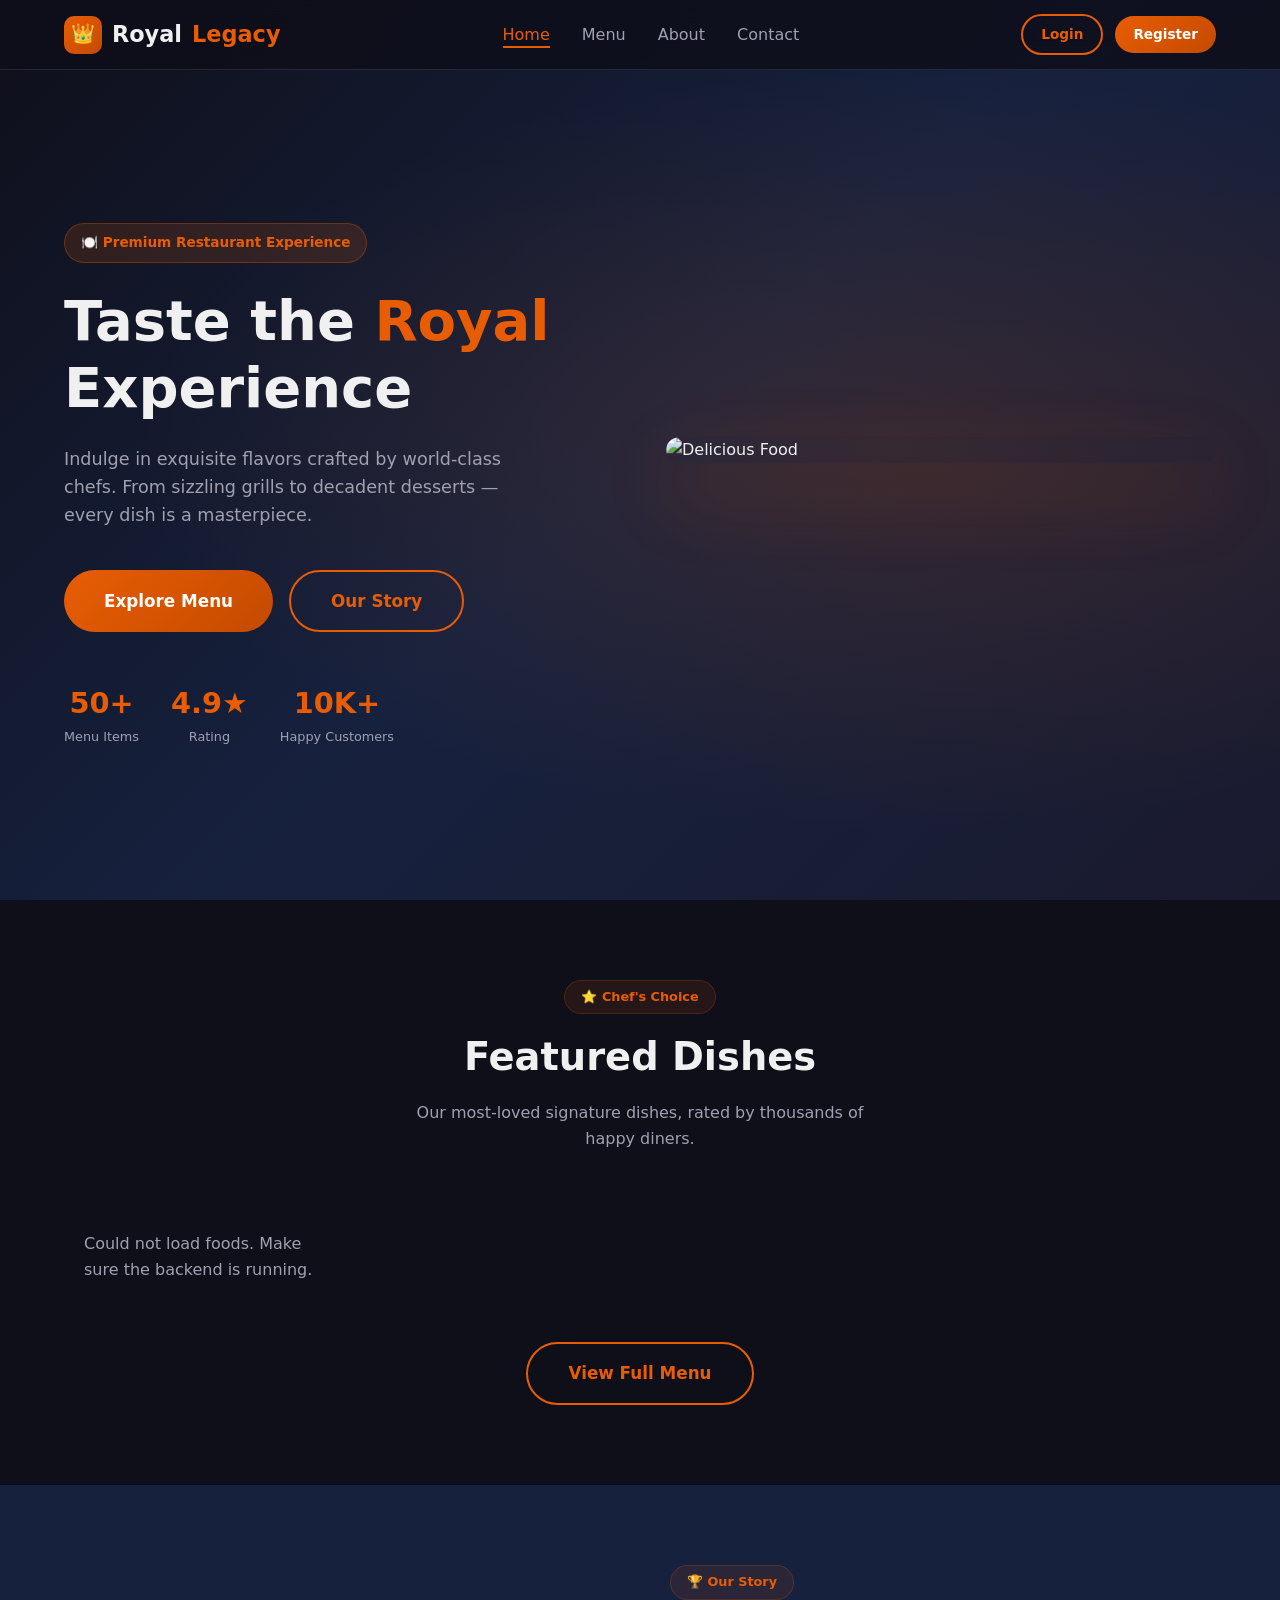
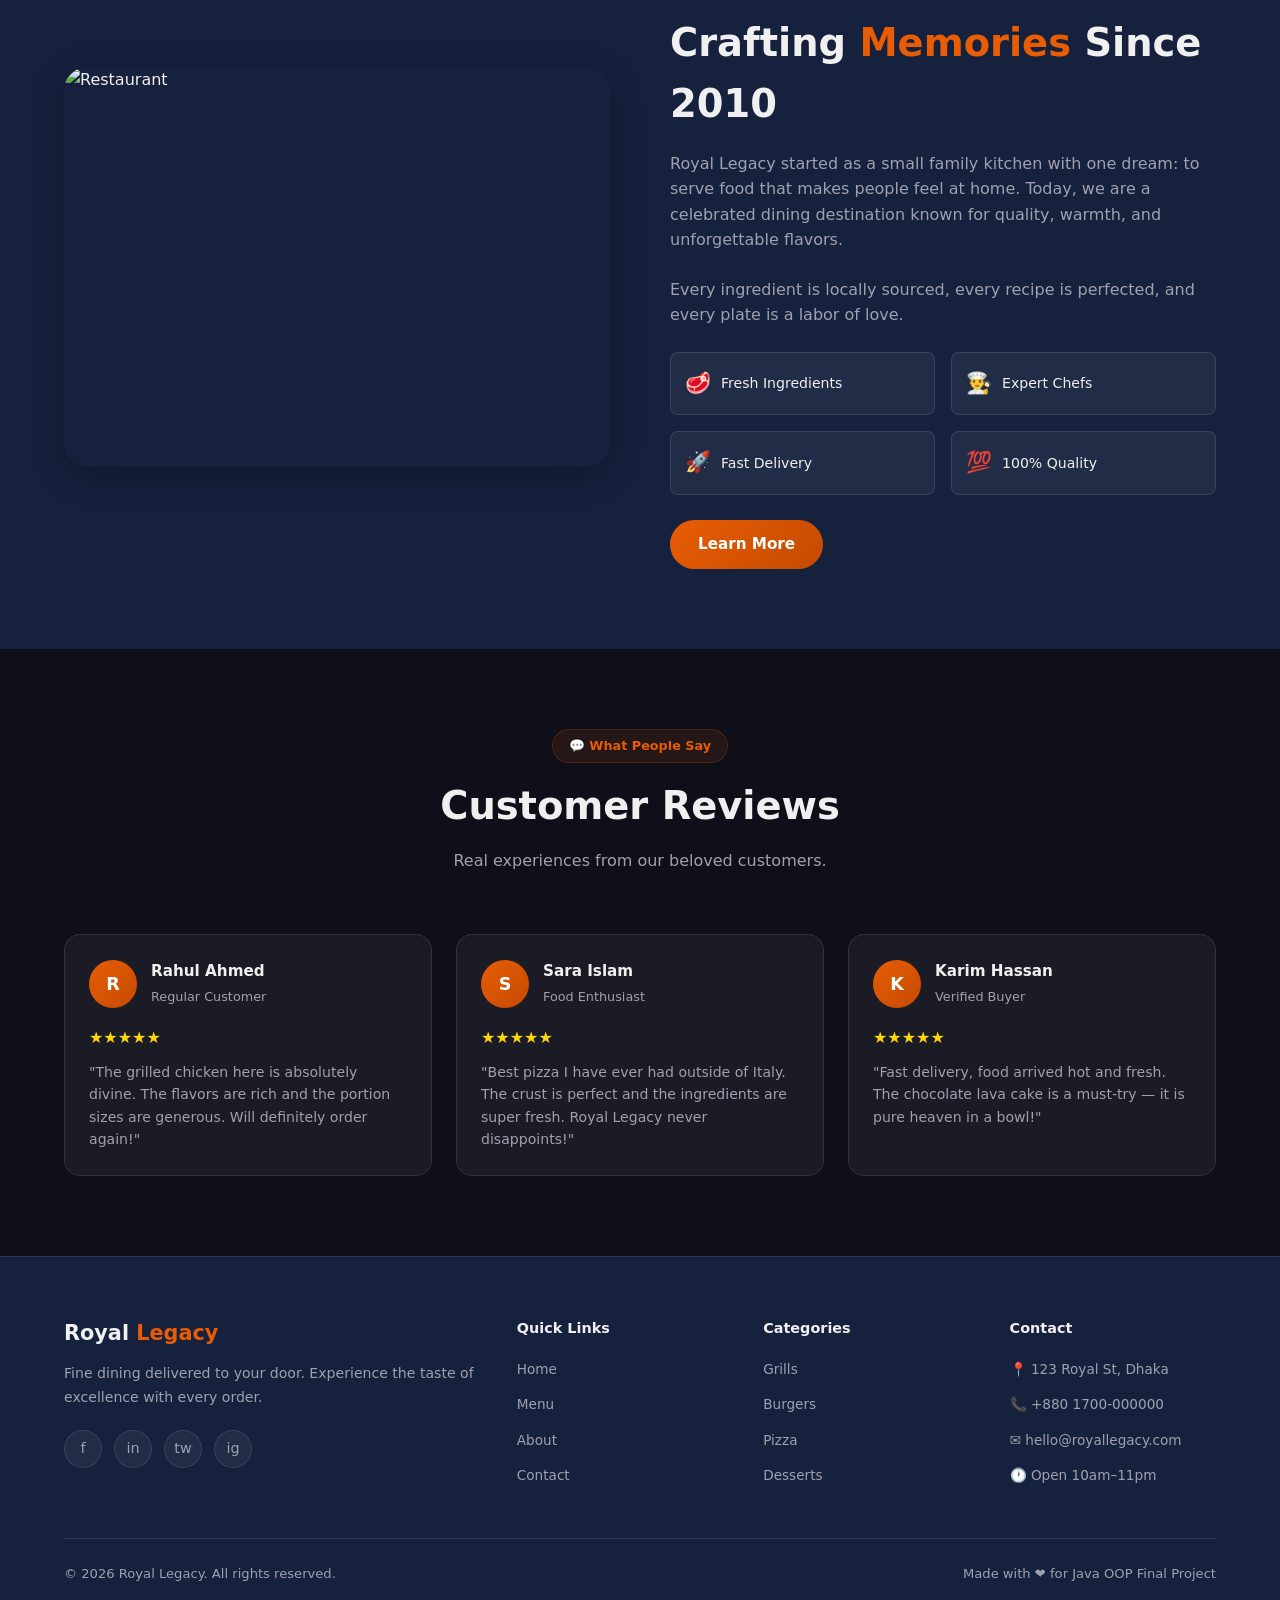
==== index.html @ 2a9399d0 "Update frontend" ====
<!DOCTYPE html>
<html lang="en">
<head>
<meta charset="UTF-8"><meta name="viewport" content="width=device-width,initial-scale=1.0">
<title>Royal Legacy — Fine Dining</title>
<link rel="stylesheet" href="css/style.css">
</head>
<body>
<!-- Page Loader -->
<div class="page-loader" id="page-loader">
  <div class="page-loader-logo">Royal <span>Legacy</span></div>
  <div class="spinner"></div>
</div>

<!-- Navbar -->
<nav class="navbar" id="navbar">
  <a href="index.html" class="nav-logo"><div class="nav-logo-icon">👑</div>Royal <span>Legacy</span></a>
  <ul class="nav-links" id="nav-links">
    <li><a href="index.html" class="active">Home</a></li>
    <li><a href="pages/menu.html">Menu</a></li>
    <li><a href="pages/about.html">About</a></li>
    <li><a href="pages/contact.html">Contact</a></li>
  </ul>
  <div class="nav-actions" id="nav-actions"></div>
  <div class="hamburger" id="hamburger"><span></span><span></span><span></span></div>
</nav>

<!-- Hero -->
<section class="hero">
  <div class="hero-bg"></div>
  <div class="hero-content">
    <div class="hero-badge">🍽️ Premium Restaurant Experience</div>
    <h1>Taste the <span>Royal</span> Experience</h1>
    <p>Indulge in exquisite flavors crafted by world-class chefs. From sizzling grills to decadent desserts — every dish is a masterpiece.</p>
    <div class="hero-actions">
      <a href="pages/menu.html" class="btn btn-primary btn-lg">Explore Menu</a>
      <a href="pages/about.html" class="btn btn-outline btn-lg">Our Story</a>
    </div>
    <div class="hero-stats">
      <div class="stat-item"><div class="stat-num">50+</div><div class="stat-label">Menu Items</div></div>
      <div class="stat-item"><div class="stat-num">4.9★</div><div class="stat-label">Rating</div></div>
      <div class="stat-item"><div class="stat-num">10K+</div><div class="stat-label">Happy Customers</div></div>
    </div>
  </div>
  <div class="hero-image">
    <img src="https://images.unsplash.com/photo-1546069901-ba9599a7e63c?w=700" alt="Delicious Food">
  </div>
</section>

<!-- Featured Foods -->
<section id="featured">
  <div class="section-header fade-in">
    <div class="section-badge">⭐ Chef's Choice</div>
    <h2>Featured Dishes</h2>
    <p>Our most-loved signature dishes, rated by thousands of happy diners.</p>
  </div>
  <div class="food-grid fade-in" id="featured-grid">
    <div class="loader"><div class="spinner"></div></div>
  </div>
  <div style="text-align:center;margin-top:40px" class="fade-in">
    <a href="pages/menu.html" class="btn btn-outline btn-lg">View Full Menu</a>
  </div>
</section>

<!-- About Preview -->
<section style="background:var(--bg2)">
  <div class="about-grid fade-in">
    <div class="about-img">
      <img src="https://images.unsplash.com/photo-1414235077428-338989a2e8c0?w=700" alt="Restaurant">
    </div>
    <div class="about-content">
      <div class="section-badge">🏆 Our Story</div>
      <h2>Crafting <span style="color:var(--primary)">Memories</span> Since 2010</h2>
      <p>Royal Legacy started as a small family kitchen with one dream: to serve food that makes people feel at home. Today, we are a celebrated dining destination known for quality, warmth, and unforgettable flavors.</p>
      <p>Every ingredient is locally sourced, every recipe is perfected, and every plate is a labor of love.</p>
      <div class="about-features">
        <div class="about-feature"><span class="feature-icon">🥩</span>Fresh Ingredients</div>
        <div class="about-feature"><span class="feature-icon">👨‍🍳</span>Expert Chefs</div>
        <div class="about-feature"><span class="feature-icon">🚀</span>Fast Delivery</div>
        <div class="about-feature"><span class="feature-icon">💯</span>100% Quality</div>
      </div>
      <br><a href="pages/about.html" class="btn btn-primary">Learn More</a>
    </div>
  </div>
</section>

<!-- Reviews -->
<section>
  <div class="section-header fade-in">
    <div class="section-badge">💬 What People Say</div>
    <h2>Customer Reviews</h2>
    <p>Real experiences from our beloved customers.</p>
  </div>
  <div class="reviews-grid fade-in">
    <div class="review-card">
      <div class="review-header"><div class="reviewer-avatar">R</div><div class="reviewer-info"><h4>Rahul Ahmed</h4><span>Regular Customer</span></div></div>
      <div class="review-stars">★★★★★</div>
      <p class="review-text">"The grilled chicken here is absolutely divine. The flavors are rich and the portion sizes are generous. Will definitely order again!"</p>
    </div>
    <div class="review-card">
      <div class="review-header"><div class="reviewer-avatar">S</div><div class="reviewer-info"><h4>Sara Islam</h4><span>Food Enthusiast</span></div></div>
      <div class="review-stars">★★★★★</div>
      <p class="review-text">"Best pizza I have ever had outside of Italy. The crust is perfect and the ingredients are super fresh. Royal Legacy never disappoints!"</p>
    </div>
    <div class="review-card">
      <div class="review-header"><div class="reviewer-avatar">K</div><div class="reviewer-info"><h4>Karim Hassan</h4><span>Verified Buyer</span></div></div>
      <div class="review-stars">★★★★★</div>
      <p class="review-text">"Fast delivery, food arrived hot and fresh. The chocolate lava cake is a must-try — it is pure heaven in a bowl!"</p>
    </div>
  </div>
</section>

<!-- Footer -->
<footer class="footer">
  <div class="footer-grid">
    <div class="footer-brand">
      <h3>Royal <span>Legacy</span></h3>
      <p>Fine dining delivered to your door. Experience the taste of excellence with every order.</p>
      <div class="social-links">
        <a class="social-link" href="#">f</a>
        <a class="social-link" href="#">in</a>
        <a class="social-link" href="#">tw</a>
        <a class="social-link" href="#">ig</a>
      </div>
    </div>
    <div class="footer-col"><h4>Quick Links</h4><ul>
      <li><a href="index.html">Home</a></li><li><a href="pages/menu.html">Menu</a></li>
      <li><a href="pages/about.html">About</a></li><li><a href="pages/contact.html">Contact</a></li>
    </ul></div>
    <div class="footer-col"><h4>Categories</h4><ul>
      <li><a href="pages/menu.html?cat=Grills">Grills</a></li><li><a href="pages/menu.html?cat=Burgers">Burgers</a></li>
      <li><a href="pages/menu.html?cat=Pizza">Pizza</a></li><li><a href="pages/menu.html?cat=Desserts">Desserts</a></li>
    </ul></div>
    <div class="footer-col"><h4>Contact</h4><ul>
      <li><a href="#">📍 123 Royal St, Dhaka</a></li><li><a href="#">📞 +880 1700-000000</a></li>
      <li><a href="#">✉️ hello@royallegacy.com</a></li><li><a href="#">🕐 Open 10am–11pm</a></li>
    </ul></div>
  </div>
  <div class="footer-bottom">
    <p>© 2026 Royal Legacy. All rights reserved.</p>
    <p>Made with ❤️ for Java OOP Final Project</p>
  </div>
</footer>

<button class="back-to-top" id="backToTop">↑</button>

<script src="js/config.js"></script>
<script src="js/cart.js"></script>
<script src="js/auth.js"></script>
<script src="js/api.js"></script>
<script>
// Init
document.addEventListener("DOMContentLoaded", async () => {
  updateNav();
  setupNavbar();
  setupHamburger();
  setupBackToTop();
  setupScrollAnimations();
  await loadFeatured();
  document.getElementById("page-loader").classList.add("hidden");
});

async function loadFeatured() {
  const grid = document.getElementById("featured-grid");
  try {
    const foods = await ApiService.get(API.FOODS + "/featured");
    grid.innerHTML = foods.map(foodCard).join("");
  } catch {
    grid.innerHTML = `<p style="color:var(--text-muted);padding:20px">Could not load foods. Make sure the backend is running.</p>`;
  }
}

function foodCard(f) {
  const stars = "★".repeat(Math.round(f.rating)) + "☆".repeat(5 - Math.round(f.rating));
  return `
  <div class="food-card" onclick="location.href='pages/food-detail.html?id=${f.id}'">
    <div class="food-card-img">
      <img src="${f.imageUrl}" alt="${f.name}" loading="lazy" onerror="this.src='https://images.unsplash.com/photo-1546069901-ba9599a7e63c?w=400'">
      <span class="food-category-tag">${f.category}</span>
    </div>
    <div class="food-card-body">
      <h3>${f.name}</h3>
      <p>${f.description}</p>
      <div class="food-meta">
        <span class="food-price">$${f.price.toFixed(2)}</span>
        <span class="food-rating"><span class="star">${stars}</span> ${f.rating}</span>
      </div>
      <div class="food-card-actions">
        <button class="btn btn-outline" onclick="event.stopPropagation();Cart.add({id:${f.id},name:'${f.name.replace(/'/g,"\\'")}',price:${f.price},imageUrl:'${f.imageUrl}'});updateCartCount()">+ Cart</button>
        <button class="btn btn-primary" onclick="event.stopPropagation();location.href='pages/food-detail.html?id=${f.id}'">Details</button>
      </div>
    </div>
  </div>`;
}

function setupNavbar() {
  const nav = document.getElementById("navbar");
  window.addEventListener("scroll", () => {
    nav.classList.toggle("scrolled", window.scrollY > 50);
    document.getElementById("backToTop").classList.toggle("visible", window.scrollY > 400);
  });
}

function setupHamburger() {
  document.getElementById("hamburger").addEventListener("click", () => {
    document.getElementById("nav-links").classList.toggle("open");
  });
}

function setupBackToTop() {
  document.getElementById("backToTop").addEventListener("click", () => window.scrollTo({top:0,behavior:"smooth"}));
}

function setupScrollAnimations() {
  const obs = new IntersectionObserver((entries) => {
    entries.forEach(e => { if(e.isIntersecting) e.target.classList.add("visible"); });
  }, {threshold: 0.1});
  document.querySelectorAll(".fade-in").forEach(el => obs.observe(el));
}
</script>
</body>
</html>
---- css/style.css ----
/* ========== RESET & BASE ========== */
*,*::before,*::after{box-sizing:border-box;margin:0;padding:0}
:root{
  --primary:#e85d04;--primary-dark:#c44a00;--primary-light:#ff7b35;
  --secondary:#1a1a2e;--accent:#ffd60a;
  --bg:#0f0f1a;--bg2:#16213e;--bg3:#1a1a2e;
  --card-bg:rgba(255,255,255,0.05);--card-border:rgba(255,255,255,0.1);
  --text:#f0f0f0;--text-muted:#a0a0b0;--text-dark:#1a1a2e;
  --success:#22c55e;--error:#ef4444;--warning:#f59e0b;
  --radius:16px;--radius-sm:8px;--radius-lg:24px;
  --shadow:0 8px 32px rgba(0,0,0,0.3);--shadow-sm:0 4px 16px rgba(0,0,0,0.2);
  --transition:0.3s ease;
}
html{scroll-behavior:smooth}
body{font-family:'Segoe UI',system-ui,sans-serif;background:var(--bg);color:var(--text);line-height:1.6;min-height:100vh}
img{max-width:100%;display:block}
a{text-decoration:none;color:inherit}
ul{list-style:none}
input,textarea,select,button{font-family:inherit}

/* ========== SCROLLBAR ========== */
::-webkit-scrollbar{width:6px}
::-webkit-scrollbar-track{background:var(--bg2)}
::-webkit-scrollbar-thumb{background:var(--primary);border-radius:3px}

/* ========== TYPOGRAPHY ========== */
h1{font-size:clamp(2rem,5vw,3.5rem);font-weight:800;line-height:1.2}
h2{font-size:clamp(1.5rem,3vw,2.5rem);font-weight:700}
h3{font-size:1.25rem;font-weight:600}
p{color:var(--text-muted)}

/* ========== BUTTONS ========== */
.btn{display:inline-flex;align-items:center;justify-content:center;gap:8px;padding:12px 28px;border-radius:50px;border:none;cursor:pointer;font-weight:600;font-size:0.95rem;transition:all var(--transition);white-space:nowrap}
.btn-primary{background:linear-gradient(135deg,var(--primary),var(--primary-dark));color:#fff}
.btn-primary:hover{transform:translateY(-2px);box-shadow:0 8px 25px rgba(232,93,4,0.4)}
.btn-outline{background:transparent;border:2px solid var(--primary);color:var(--primary)}
.btn-outline:hover{background:var(--primary);color:#fff;transform:translateY(-2px)}
.btn-sm{padding:8px 18px;font-size:0.85rem}
.btn-lg{padding:16px 40px;font-size:1.05rem}
.btn-danger{background:var(--error);color:#fff}
.btn-danger:hover{background:#dc2626;transform:translateY(-2px)}
.btn-success{background:var(--success);color:#fff}
.btn-success:hover{filter:brightness(1.1)}
.btn:disabled{opacity:0.6;cursor:not-allowed;transform:none!important}

/* ========== NAVBAR ========== */
.navbar{position:fixed;top:0;left:0;right:0;z-index:1000;padding:0 5%;height:70px;display:flex;align-items:center;justify-content:space-between;background:rgba(15,15,26,0.85);backdrop-filter:blur(20px);border-bottom:1px solid var(--card-border);transition:all var(--transition)}
.navbar.scrolled{background:rgba(15,15,26,0.98);box-shadow:0 4px 20px rgba(0,0,0,0.3)}
.nav-logo{display:flex;align-items:center;gap:10px;font-size:1.4rem;font-weight:800;color:var(--text)}
.nav-logo span{color:var(--primary)}
.nav-logo-icon{width:38px;height:38px;background:linear-gradient(135deg,var(--primary),var(--primary-dark));border-radius:10px;display:flex;align-items:center;justify-content:center;font-size:1.2rem}
.nav-links{display:flex;align-items:center;gap:2rem}
.nav-links a{color:var(--text-muted);font-weight:500;transition:color var(--transition);position:relative}
.nav-links a::after{content:'';position:absolute;bottom:-4px;left:0;width:0;height:2px;background:var(--primary);transition:width var(--transition)}
.nav-links a:hover,.nav-links a.active{color:var(--primary)}
.nav-links a:hover::after,.nav-links a.active::after{width:100%}
.nav-actions{display:flex;align-items:center;gap:12px}
.nav-greeting{color:var(--text-muted);font-size:0.9rem}
.btn-cart-icon{position:relative;color:var(--text);cursor:pointer;padding:8px;border-radius:50%;background:var(--card-bg);border:1px solid var(--card-border);display:flex;align-items:center;transition:all var(--transition)}
.btn-cart-icon:hover{background:var(--primary);color:#fff;border-color:var(--primary)}
.cart-badge{position:absolute;top:-6px;right:-6px;background:var(--primary);color:#fff;font-size:0.65rem;font-weight:700;width:18px;height:18px;border-radius:50%;display:flex;align-items:center;justify-content:center;border:2px solid var(--bg)}
.hamburger{display:none;flex-direction:column;gap:5px;cursor:pointer;padding:8px}
.hamburger span{width:24px;height:2px;background:var(--text);transition:all var(--transition);border-radius:2px}

/* ========== HERO ========== */
.hero{min-height:100vh;display:flex;align-items:center;position:relative;overflow:hidden;padding:0 5%;padding-top:70px}
.hero-bg{position:absolute;inset:0;background:linear-gradient(135deg,#0f0f1a 0%,#16213e 50%,#1a1a2e 100%);z-index:0}
.hero-bg::after{content:'';position:absolute;inset:0;background:radial-gradient(ellipse at 70% 50%,rgba(232,93,4,0.15) 0%,transparent 60%)}
.hero-content{position:relative;z-index:1;max-width:600px}
.hero-badge{display:inline-flex;align-items:center;gap:8px;background:rgba(232,93,4,0.15);border:1px solid rgba(232,93,4,0.3);color:var(--primary);padding:8px 16px;border-radius:50px;font-size:0.85rem;font-weight:600;margin-bottom:1.5rem;animation:fadeInDown 0.6s ease}
.hero h1{margin-bottom:1.5rem;animation:fadeInUp 0.7s ease 0.1s both}
.hero h1 span{color:var(--primary)}
.hero p{font-size:1.1rem;margin-bottom:2.5rem;max-width:480px;animation:fadeInUp 0.7s ease 0.2s both}
.hero-actions{display:flex;gap:16px;flex-wrap:wrap;animation:fadeInUp 0.7s ease 0.3s both}
.hero-stats{display:flex;gap:2rem;margin-top:3rem;animation:fadeInUp 0.7s ease 0.4s both}
.stat-item{text-align:center}
.stat-num{font-size:1.8rem;font-weight:800;color:var(--primary)}
.stat-label{font-size:0.8rem;color:var(--text-muted)}
.hero-image{position:absolute;right:5%;top:50%;transform:translateY(-50%);width:45%;max-width:550px;z-index:1;animation:floatImage 4s ease-in-out infinite}
.hero-image img{border-radius:var(--radius-lg);box-shadow:0 30px 80px rgba(232,93,4,0.2)}

/* ========== SECTIONS ========== */
section{padding:80px 5%}
.section-header{text-align:center;margin-bottom:60px}
.section-badge{display:inline-block;background:rgba(232,93,4,0.1);color:var(--primary);padding:6px 16px;border-radius:50px;font-size:0.8rem;font-weight:600;margin-bottom:12px;border:1px solid rgba(232,93,4,0.2)}
.section-header h2{margin-bottom:12px}
.section-header p{max-width:500px;margin:0 auto}

/* ========== FOOD CARDS ========== */
.food-grid{display:grid;grid-template-columns:repeat(auto-fill,minmax(260px,1fr));gap:24px}
.food-card{background:var(--card-bg);border:1px solid var(--card-border);border-radius:var(--radius);overflow:hidden;transition:all var(--transition);cursor:pointer;backdrop-filter:blur(10px)}
.food-card:hover{transform:translateY(-8px);border-color:var(--primary);box-shadow:0 20px 50px rgba(232,93,4,0.2)}
.food-card-img{position:relative;height:200px;overflow:hidden}
.food-card-img img{width:100%;height:100%;object-fit:cover;transition:transform 0.5s ease}
.food-card:hover .food-card-img img{transform:scale(1.1)}
.food-category-tag{position:absolute;top:12px;left:12px;background:rgba(15,15,26,0.8);backdrop-filter:blur(8px);color:var(--primary);padding:4px 12px;border-radius:50px;font-size:0.75rem;font-weight:600;border:1px solid rgba(232,93,4,0.3)}
.food-card-body{padding:18px}
.food-card-body h3{margin-bottom:6px;font-size:1rem;white-space:nowrap;overflow:hidden;text-overflow:ellipsis}
.food-card-body p{font-size:0.83rem;margin-bottom:14px;display:-webkit-box;-webkit-line-clamp:2;-webkit-box-orient:vertical;overflow:hidden}
.food-meta{display:flex;align-items:center;justify-content:space-between;margin-bottom:14px}
.food-price{font-size:1.2rem;font-weight:800;color:var(--primary)}
.food-rating{display:flex;align-items:center;gap:4px;font-size:0.83rem;color:var(--text-muted)}
.star{color:var(--accent)}
.food-card-actions{display:flex;gap:8px}
.food-card-actions .btn{flex:1;padding:10px;font-size:0.82rem}

/* ========== CATEGORIES ========== */
.categories{display:flex;gap:12px;flex-wrap:wrap;margin-bottom:36px;justify-content:center}
.cat-btn{padding:10px 22px;border-radius:50px;border:2px solid var(--card-border);background:var(--card-bg);color:var(--text-muted);cursor:pointer;font-size:0.88rem;font-weight:600;transition:all var(--transition)}
.cat-btn:hover,.cat-btn.active{background:var(--primary);border-color:var(--primary);color:#fff;transform:translateY(-2px)}

/* ========== SEARCH ========== */
.search-bar{display:flex;gap:12px;max-width:500px;margin:0 auto 40px;background:var(--card-bg);border:1px solid var(--card-border);border-radius:50px;padding:6px 6px 6px 20px;backdrop-filter:blur(10px)}
.search-bar input{flex:1;background:transparent;border:none;outline:none;color:var(--text);font-size:0.95rem}
.search-bar input::placeholder{color:var(--text-muted)}
.search-bar button{padding:10px 20px;border-radius:50px;background:var(--primary);border:none;color:#fff;cursor:pointer;font-weight:600;transition:all var(--transition)}
.search-bar button:hover{background:var(--primary-dark)}

/* ========== REVIEWS ========== */
.reviews-grid{display:grid;grid-template-columns:repeat(auto-fill,minmax(280px,1fr));gap:24px}
.review-card{background:var(--card-bg);border:1px solid var(--card-border);border-radius:var(--radius);padding:24px;backdrop-filter:blur(10px);transition:all var(--transition)}
.review-card:hover{transform:translateY(-4px);border-color:var(--primary)}
.review-header{display:flex;align-items:center;gap:14px;margin-bottom:16px}
.reviewer-avatar{width:48px;height:48px;border-radius:50%;background:linear-gradient(135deg,var(--primary),var(--primary-dark));display:flex;align-items:center;justify-content:center;font-weight:700;font-size:1.1rem;color:#fff;flex-shrink:0}
.reviewer-info h4{font-size:0.95rem;font-weight:600}
.reviewer-info span{font-size:0.8rem;color:var(--text-muted)}
.review-stars{color:var(--accent);margin-bottom:10px;font-size:1rem}
.review-text{font-size:0.88rem;color:var(--text-muted);line-height:1.6}

/* ========== ABOUT PREVIEW ========== */
.about-grid{display:grid;grid-template-columns:1fr 1fr;gap:60px;align-items:center}
.about-img{border-radius:var(--radius-lg);overflow:hidden;box-shadow:var(--shadow)}
.about-img img{width:100%;height:400px;object-fit:cover}
.about-content h2{margin-bottom:1rem}
.about-content p{margin-bottom:1.5rem}
.about-features{display:grid;grid-template-columns:1fr 1fr;gap:16px;margin-top:1.5rem}
.about-feature{display:flex;align-items:center;gap:10px;background:var(--card-bg);border:1px solid var(--card-border);padding:14px;border-radius:var(--radius-sm);font-size:0.88rem;font-weight:500}
.feature-icon{font-size:1.3rem}

/* ========== CART PAGE ========== */
.cart-layout{display:grid;grid-template-columns:1fr 360px;gap:32px;align-items:start}
.cart-items{display:flex;flex-direction:column;gap:16px}
.cart-item{display:flex;align-items:center;gap:16px;background:var(--card-bg);border:1px solid var(--card-border);border-radius:var(--radius);padding:16px;transition:all var(--transition)}
.cart-item:hover{border-color:var(--primary)}
.cart-item-img{width:80px;height:80px;border-radius:var(--radius-sm);object-fit:cover;flex-shrink:0}
.cart-item-info{flex:1}
.cart-item-info h4{margin-bottom:4px;font-size:0.95rem}
.cart-item-price{color:var(--primary);font-weight:700}
.qty-control{display:flex;align-items:center;gap:10px;margin-top:10px}
.qty-btn{width:30px;height:30px;border-radius:50%;border:2px solid var(--primary);background:transparent;color:var(--primary);cursor:pointer;font-size:1.1rem;font-weight:700;display:flex;align-items:center;justify-content:center;transition:all var(--transition)}
.qty-btn:hover{background:var(--primary);color:#fff}
.qty-num{font-weight:700;min-width:24px;text-align:center}
.cart-remove{background:transparent;border:none;color:var(--error);cursor:pointer;padding:8px;border-radius:50%;transition:all var(--transition)}
.cart-remove:hover{background:rgba(239,68,68,0.1)}
.order-summary{background:var(--card-bg);border:1px solid var(--card-border);border-radius:var(--radius);padding:28px;position:sticky;top:90px;backdrop-filter:blur(10px)}
.order-summary h3{margin-bottom:20px;font-size:1.1rem}
.summary-row{display:flex;justify-content:space-between;padding:10px 0;border-bottom:1px solid var(--card-border);font-size:0.9rem;color:var(--text-muted)}
.summary-row.total{border-bottom:none;font-size:1.1rem;font-weight:700;color:var(--text);margin-top:8px}
.summary-row.total span:last-child{color:var(--primary);font-size:1.2rem}
.empty-cart{text-align:center;padding:80px 20px}
.empty-cart .empty-icon{font-size:5rem;margin-bottom:20px}
.empty-cart h3{margin-bottom:10px}
.empty-cart p{margin-bottom:24px}

/* ========== FORMS ========== */
.auth-wrapper{min-height:100vh;display:flex;align-items:center;justify-content:center;padding:90px 20px 40px;background:linear-gradient(135deg,var(--bg) 0%,var(--bg2) 100%)}
.auth-card{background:rgba(255,255,255,0.05);border:1px solid var(--card-border);border-radius:var(--radius-lg);padding:48px 40px;width:100%;max-width:460px;backdrop-filter:blur(20px);box-shadow:var(--shadow)}
.auth-card h2{text-align:center;margin-bottom:8px}
.auth-card .subtitle{text-align:center;margin-bottom:32px;font-size:0.9rem}
.form-group{margin-bottom:20px}
.form-group label{display:block;margin-bottom:8px;font-size:0.88rem;font-weight:600;color:var(--text)}
.form-control{width:100%;padding:14px 18px;background:rgba(255,255,255,0.05);border:2px solid var(--card-border);border-radius:var(--radius-sm);color:var(--text);font-size:0.95rem;transition:all var(--transition);outline:none}
.form-control:focus{border-color:var(--primary);background:rgba(232,93,4,0.05);box-shadow:0 0 0 4px rgba(232,93,4,0.1)}
.form-control::placeholder{color:var(--text-muted)}
.form-control.error{border-color:var(--error)}
.form-row{display:grid;grid-template-columns:1fr 1fr;gap:16px}
.error-msg{color:var(--error);font-size:0.8rem;margin-top:6px;display:block}
.auth-link{text-align:center;margin-top:20px;font-size:0.88rem;color:var(--text-muted)}
.auth-link a{color:var(--primary);font-weight:600}
.auth-link a:hover{text-decoration:underline}

/* ========== CHECKOUT ========== */
.checkout-layout{display:grid;grid-template-columns:1fr 380px;gap:32px;align-items:start}
.checkout-form-card{background:var(--card-bg);border:1px solid var(--card-border);border-radius:var(--radius);padding:32px;backdrop-filter:blur(10px)}
.checkout-form-card h3{margin-bottom:24px;font-size:1.15rem}

/* ========== ORDER SUCCESS ========== */
.success-wrapper{min-height:100vh;display:flex;align-items:center;justify-content:center;padding:90px 20px 40px}
.success-card{background:var(--card-bg);border:1px solid var(--card-border);border-radius:var(--radius-lg);padding:52px 40px;width:100%;max-width:560px;text-align:center;backdrop-filter:blur(20px);box-shadow:var(--shadow);animation:bounceIn 0.6s ease}
.success-icon{width:90px;height:90px;background:linear-gradient(135deg,var(--success),#16a34a);border-radius:50%;display:flex;align-items:center;justify-content:center;margin:0 auto 24px;font-size:2.5rem;animation:pulse 2s infinite}
.success-card h2{color:var(--success);margin-bottom:8px}
.success-card .order-num{font-size:1.4rem;font-weight:800;color:var(--primary);margin:16px 0;padding:14px;background:rgba(232,93,4,0.1);border-radius:var(--radius-sm);border:1px dashed rgba(232,93,4,0.3)}
.success-details{text-align:left;background:rgba(255,255,255,0.03);border-radius:var(--radius-sm);padding:20px;margin:20px 0}
.success-details p{display:flex;justify-content:space-between;padding:8px 0;border-bottom:1px solid var(--card-border);font-size:0.88rem;color:var(--text-muted)}
.success-details p:last-child{border-bottom:none}
.success-details p span:last-child{color:var(--text);font-weight:600}
.delivery-time{display:flex;align-items:center;justify-content:center;gap:10px;background:rgba(34,197,94,0.1);border:1px solid rgba(34,197,94,0.2);padding:14px 24px;border-radius:50px;color:var(--success);font-weight:600;margin:20px 0}

/* ========== ADMIN ========== */
.admin-layout{display:grid;grid-template-columns:240px 1fr;min-height:100vh;padding-top:70px}
.admin-sidebar{background:var(--bg2);border-right:1px solid var(--card-border);padding:32px 0;position:sticky;top:70px;height:calc(100vh - 70px);overflow-y:auto}
.admin-sidebar .sidebar-title{padding:0 24px 20px;font-size:0.75rem;font-weight:700;text-transform:uppercase;letter-spacing:2px;color:var(--text-muted)}
.sidebar-link{display:flex;align-items:center;gap:12px;padding:14px 24px;color:var(--text-muted);cursor:pointer;transition:all var(--transition);font-size:0.9rem;font-weight:500;border-left:3px solid transparent}
.sidebar-link:hover,.sidebar-link.active{background:rgba(232,93,4,0.1);color:var(--primary);border-left-color:var(--primary)}
.admin-main{padding:32px}
.admin-panel{display:none}
.admin-panel.active{display:block}
.admin-panel h2{margin-bottom:24px}
.admin-table-wrapper{overflow-x:auto;background:var(--card-bg);border:1px solid var(--card-border);border-radius:var(--radius)}
.admin-table{width:100%;border-collapse:collapse}
.admin-table th,.admin-table td{padding:14px 18px;text-align:left;border-bottom:1px solid var(--card-border);font-size:0.88rem;white-space:nowrap}
.admin-table th{background:rgba(232,93,4,0.1);color:var(--primary);font-weight:700;font-size:0.8rem;text-transform:uppercase;letter-spacing:1px}
.admin-table tr:last-child td{border-bottom:none}
.admin-table tr:hover td{background:rgba(255,255,255,0.02)}
.admin-table img{width:48px;height:48px;object-fit:cover;border-radius:var(--radius-sm)}
.action-btns{display:flex;gap:8px}
.modal-overlay{position:fixed;inset:0;background:rgba(0,0,0,0.7);backdrop-filter:blur(4px);z-index:2000;display:flex;align-items:center;justify-content:center;padding:20px;opacity:0;visibility:hidden;transition:all var(--transition)}
.modal-overlay.open{opacity:1;visibility:visible}
.modal{background:var(--bg2);border:1px solid var(--card-border);border-radius:var(--radius-lg);padding:36px;width:100%;max-width:520px;max-height:90vh;overflow-y:auto;transform:scale(0.9);transition:transform var(--transition)}
.modal-overlay.open .modal{transform:scale(1)}
.modal-header{display:flex;justify-content:space-between;align-items:center;margin-bottom:24px}
.modal-close{background:transparent;border:none;color:var(--text-muted);cursor:pointer;font-size:1.5rem;line-height:1;transition:color var(--transition)}
.modal-close:hover{color:var(--error)}

/* ========== FOOTER ========== */
.footer{background:var(--bg2);border-top:1px solid var(--card-border);padding:60px 5% 30px}
.footer-grid{display:grid;grid-template-columns:2fr 1fr 1fr 1fr;gap:40px;margin-bottom:40px}
.footer-brand h3{font-size:1.3rem;font-weight:800;margin-bottom:12px}
.footer-brand h3 span{color:var(--primary)}
.footer-brand p{font-size:0.88rem;line-height:1.7;margin-bottom:20px}
.social-links{display:flex;gap:12px}
.social-link{width:38px;height:38px;border-radius:50%;background:var(--card-bg);border:1px solid var(--card-border);display:flex;align-items:center;justify-content:center;color:var(--text-muted);transition:all var(--transition);font-size:0.9rem}
.social-link:hover{background:var(--primary);border-color:var(--primary);color:#fff;transform:translateY(-3px)}
.footer-col h4{font-size:0.9rem;font-weight:700;margin-bottom:16px;color:var(--text)}
.footer-col ul li{margin-bottom:10px}
.footer-col ul li a{font-size:0.85rem;color:var(--text-muted);transition:color var(--transition)}
.footer-col ul li a:hover{color:var(--primary)}
.footer-bottom{border-top:1px solid var(--card-border);padding-top:24px;display:flex;justify-content:space-between;align-items:center;flex-wrap:wrap;gap:12px}
.footer-bottom p{font-size:0.82rem;color:var(--text-muted)}

/* ========== TOAST ========== */
.toast{position:fixed;bottom:30px;right:30px;padding:14px 22px;border-radius:var(--radius-sm);font-size:0.88rem;font-weight:600;z-index:9999;transform:translateX(120%);transition:transform 0.3s ease;max-width:300px;box-shadow:var(--shadow)}
.toast.show{transform:translateX(0)}
.toast-success{background:var(--success);color:#fff}
.toast-error{background:var(--error);color:#fff}
.toast-info{background:var(--primary);color:#fff}

/* ========== LOADER ========== */
.loader{display:flex;justify-content:center;padding:60px}
.spinner{width:44px;height:44px;border:4px solid var(--card-border);border-top-color:var(--primary);border-radius:50%;animation:spin 0.8s linear infinite}
.page-loader{position:fixed;inset:0;background:var(--bg);z-index:9999;display:flex;align-items:center;justify-content:center;flex-direction:column;gap:20px;transition:opacity 0.4s ease}
.page-loader.hidden{opacity:0;pointer-events:none}
.page-loader-logo{font-size:1.8rem;font-weight:800}
.page-loader-logo span{color:var(--primary)}

/* ========== BACK TO TOP ========== */
.back-to-top{position:fixed;bottom:30px;left:30px;width:44px;height:44px;background:var(--primary);color:#fff;border:none;border-radius:50%;cursor:pointer;display:flex;align-items:center;justify-content:center;font-size:1.2rem;opacity:0;visibility:hidden;transition:all var(--transition);box-shadow:0 4px 15px rgba(232,93,4,0.4);z-index:500}
.back-to-top.visible{opacity:1;visibility:visible}
.back-to-top:hover{background:var(--primary-dark);transform:translateY(-3px)}

/* ========== FOOD DETAIL ========== */
.food-detail-layout{display:grid;grid-template-columns:1fr 1fr;gap:60px;align-items:start;padding-top:100px;padding-bottom:60px;padding-left:5%;padding-right:5%}
.food-detail-img{border-radius:var(--radius-lg);overflow:hidden;box-shadow:var(--shadow)}
.food-detail-img img{width:100%;height:450px;object-fit:cover}
.food-detail-content{padding:20px 0}
.food-detail-content .food-category-tag{position:static;display:inline-flex;margin-bottom:16px}
.food-detail-content h1{margin-bottom:12px;font-size:2rem}
.food-detail-meta{display:flex;align-items:center;gap:20px;margin-bottom:20px}
.food-detail-price{font-size:2rem;font-weight:800;color:var(--primary)}
.food-detail-desc{margin-bottom:24px;font-size:0.95rem;line-height:1.8}
.detail-qty{display:flex;align-items:center;gap:16px;margin-bottom:24px}
.detail-qty label{font-weight:600;font-size:0.9rem}

/* ========== ANIMATIONS ========== */
@keyframes fadeInUp{from{opacity:0;transform:translateY(30px)}to{opacity:1;transform:translateY(0)}}
@keyframes fadeInDown{from{opacity:0;transform:translateY(-20px)}to{opacity:1;transform:translateY(0)}}
@keyframes floatImage{0%,100%{transform:translateY(-50%)}50%{transform:translateY(calc(-50% - 15px))}}
@keyframes spin{to{transform:rotate(360deg)}}
@keyframes pulse{0%,100%{box-shadow:0 0 0 0 rgba(34,197,94,0.4)}50%{box-shadow:0 0 0 12px rgba(34,197,94,0)}}
@keyframes bounceIn{0%{opacity:0;transform:scale(0.7)}60%{transform:scale(1.05)}100%{opacity:1;transform:scale(1)}}
.fade-in{opacity:0;transform:translateY(20px);transition:opacity 0.6s ease,transform 0.6s ease}
.fade-in.visible{opacity:1;transform:translateY(0)}

/* ========== CONTACT ========== */
.contact-grid{display:grid;grid-template-columns:1fr 1fr;gap:60px;align-items:start}
.contact-info{display:flex;flex-direction:column;gap:20px}
.contact-item{display:flex;align-items:center;gap:16px;background:var(--card-bg);border:1px solid var(--card-border);border-radius:var(--radius);padding:20px}
.contact-icon{width:48px;height:48px;background:linear-gradient(135deg,var(--primary),var(--primary-dark));border-radius:12px;display:flex;align-items:center;justify-content:center;font-size:1.3rem;flex-shrink:0}
.contact-item h4{font-size:0.88rem;font-weight:700;margin-bottom:4px}
.contact-item p{font-size:0.85rem;color:var(--text-muted);margin:0}
.badge{display:inline-block;padding:3px 10px;border-radius:50px;font-size:0.75rem;font-weight:600}
.badge-success{background:rgba(34,197,94,0.15);color:var(--success);border:1px solid rgba(34,197,94,0.3)}
.badge-warning{background:rgba(245,158,11,0.15);color:var(--warning);border:1px solid rgba(245,158,11,0.3)}

/* ========== RESPONSIVE ========== */
@media(max-width:1024px){
  .about-grid,.contact-grid,.checkout-layout,.cart-layout{grid-template-columns:1fr}
  .hero-image{display:none}
  .footer-grid{grid-template-columns:1fr 1fr}
  .admin-layout{grid-template-columns:1fr}
  .admin-sidebar{position:static;height:auto;display:flex;overflow-x:auto;padding:12px}
  .sidebar-link{border-left:none;border-bottom:3px solid transparent;white-space:nowrap}
  .sidebar-link.active{border-left:none;border-bottom-color:var(--primary)}
}
@media(max-width:768px){
  .nav-links{display:none;position:fixed;top:70px;left:0;right:0;background:var(--bg2);flex-direction:column;padding:20px;gap:0;border-bottom:1px solid var(--card-border)}
  .nav-links.open{display:flex}
  .nav-links a{padding:14px 0;border-bottom:1px solid var(--card-border)}
  .hamburger{display:flex}
  .hero-stats{gap:1.2rem}
  .food-grid{grid-template-columns:repeat(auto-fill,minmax(220px,1fr))}
  .footer-grid{grid-template-columns:1fr}
  .food-detail-layout{grid-template-columns:1fr;padding-top:90px}
  .food-detail-img img{height:280px}
  .auth-card{padding:32px 24px}
  .form-row{grid-template-columns:1fr}
  .about-features{grid-template-columns:1fr}
  .footer-bottom{flex-direction:column;text-align:center}
}
@media(max-width:480px){
  section{padding:60px 4%}
  .hero{padding:0 4%;padding-top:70px}
  .hero-actions{flex-direction:column}
  .food-grid{grid-template-columns:1fr}
}
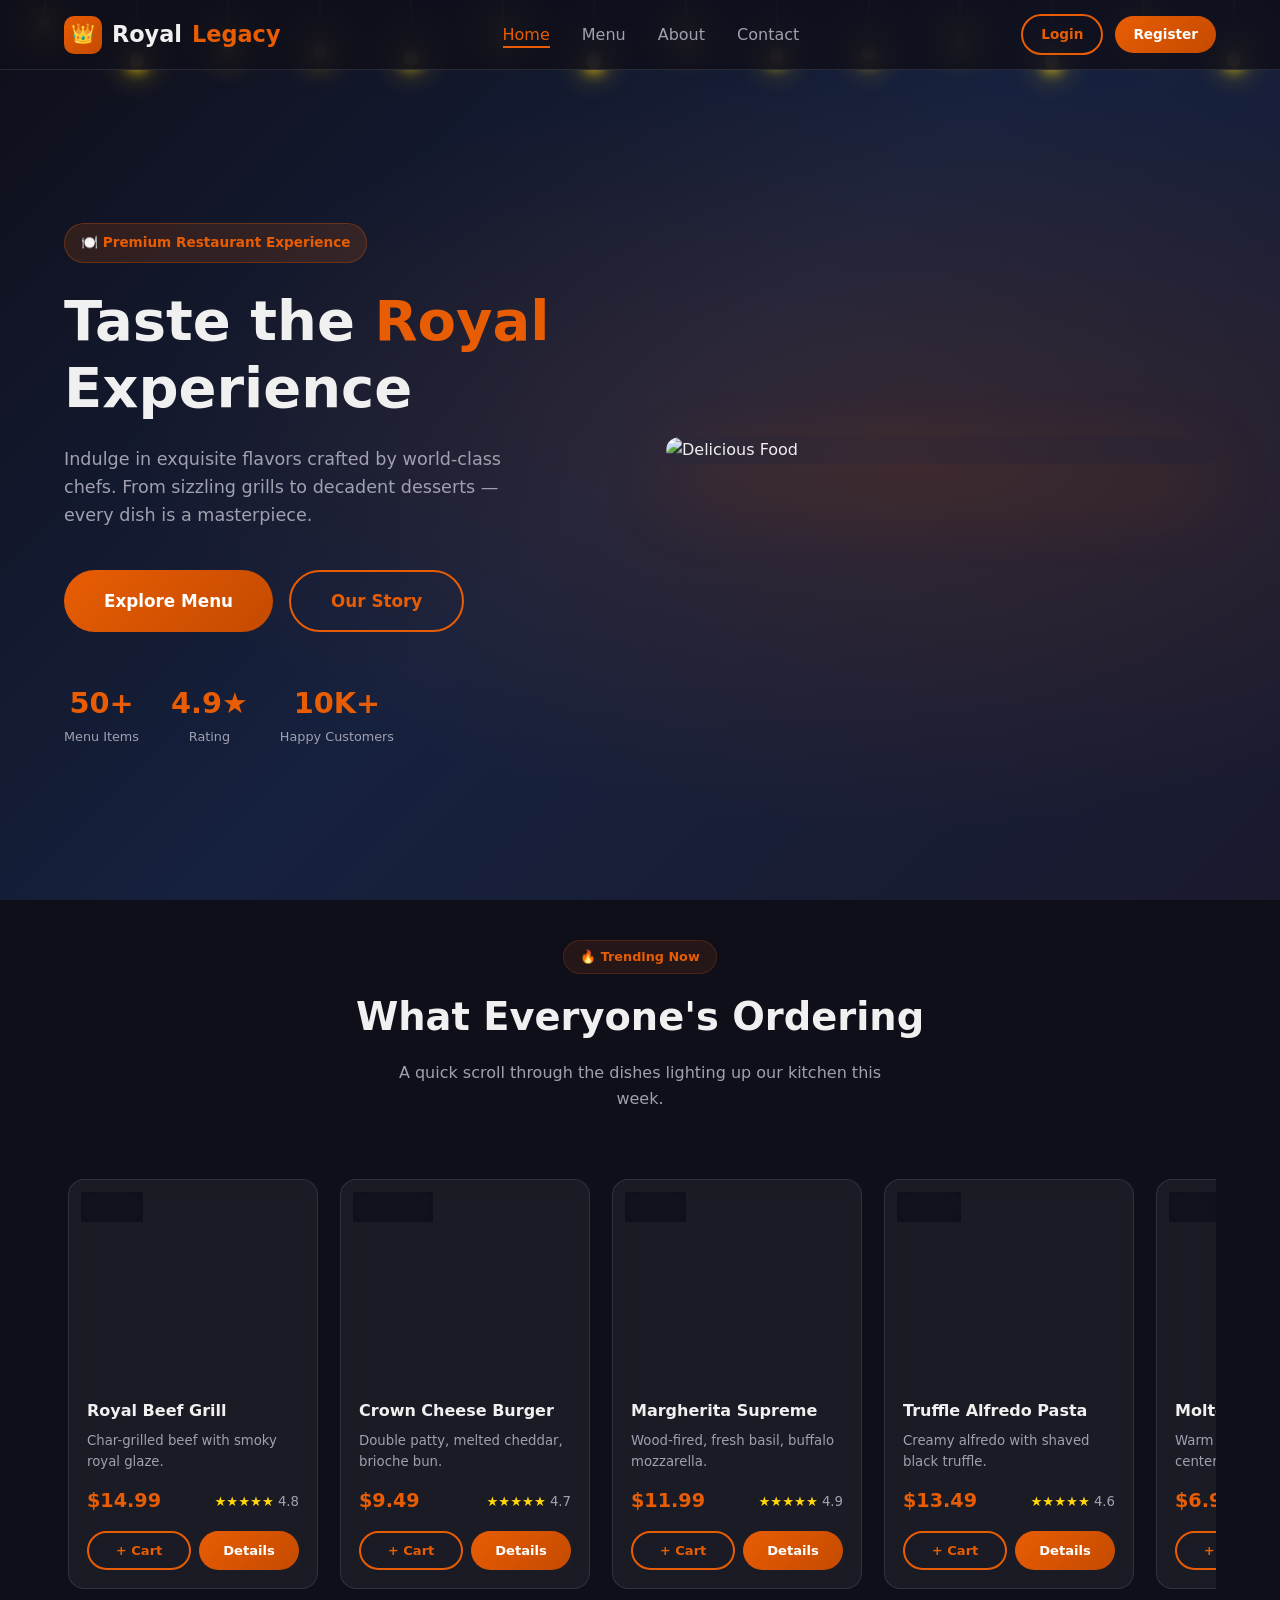
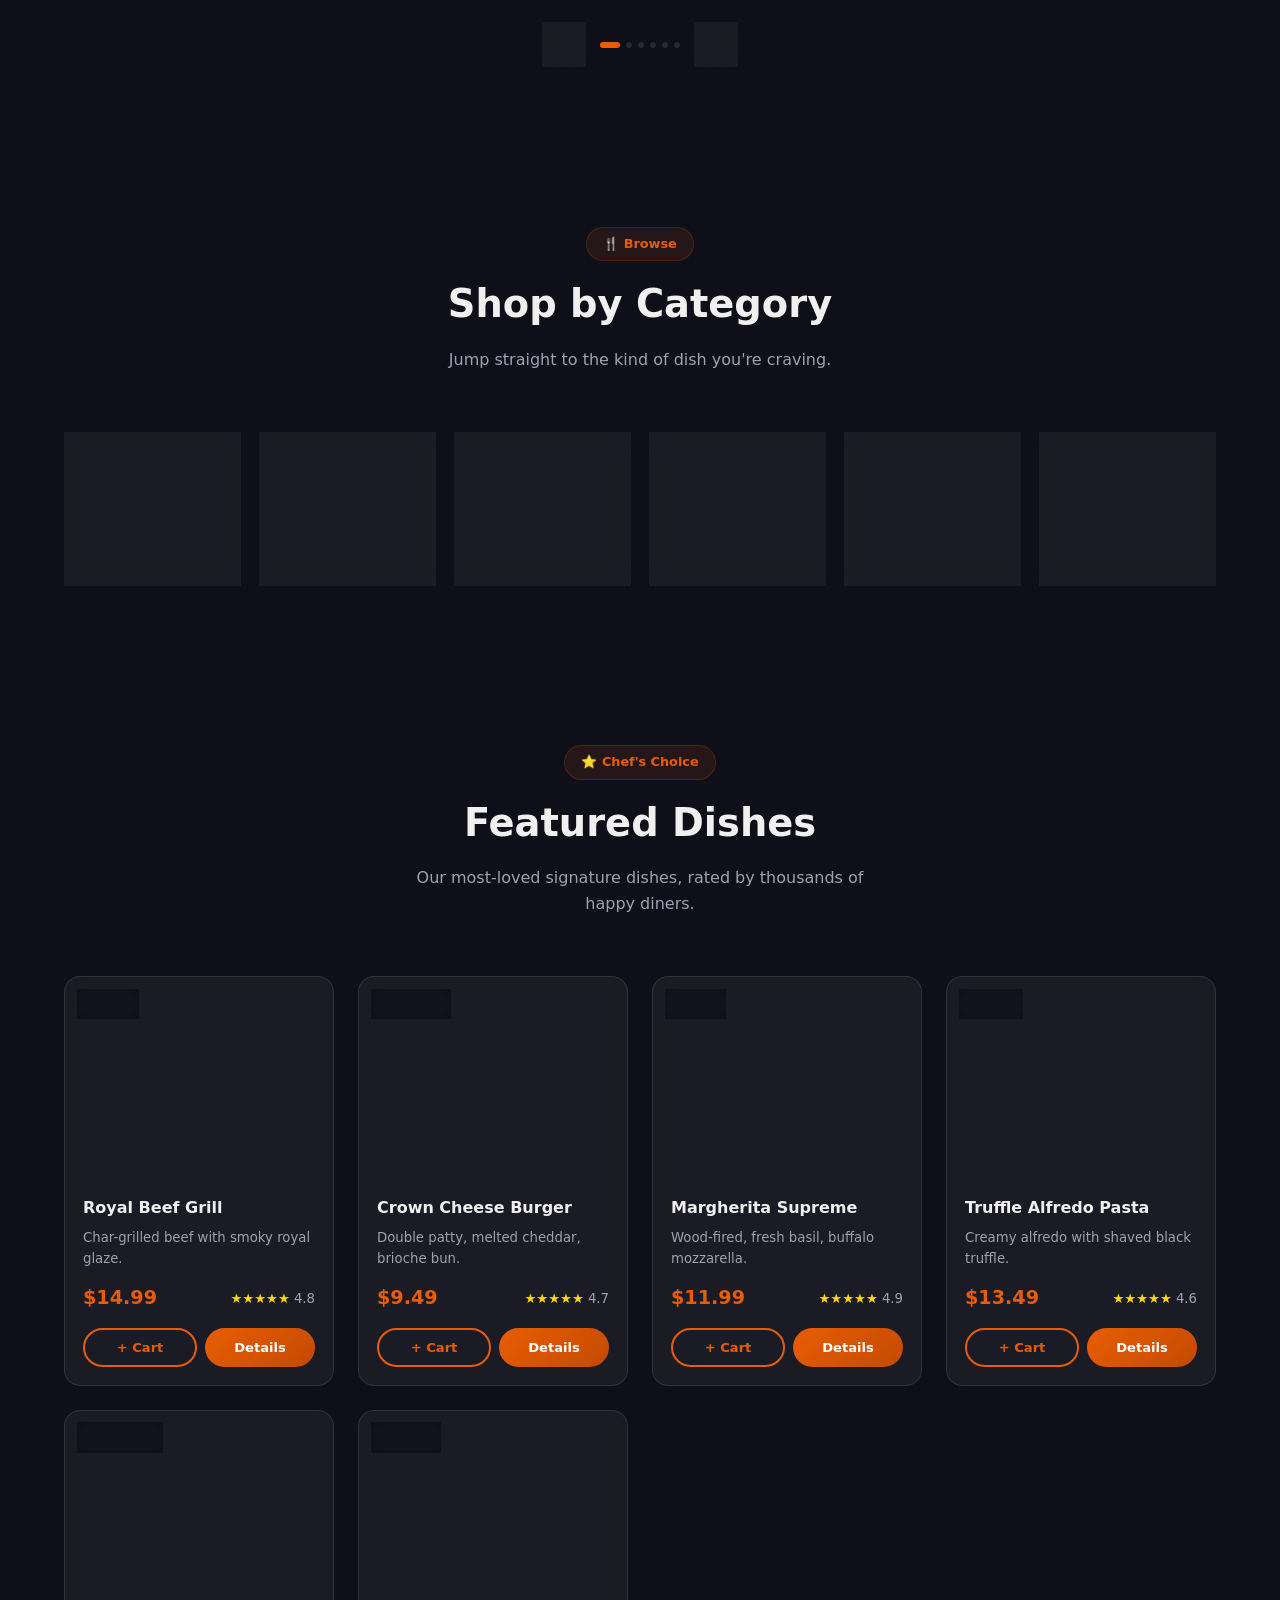
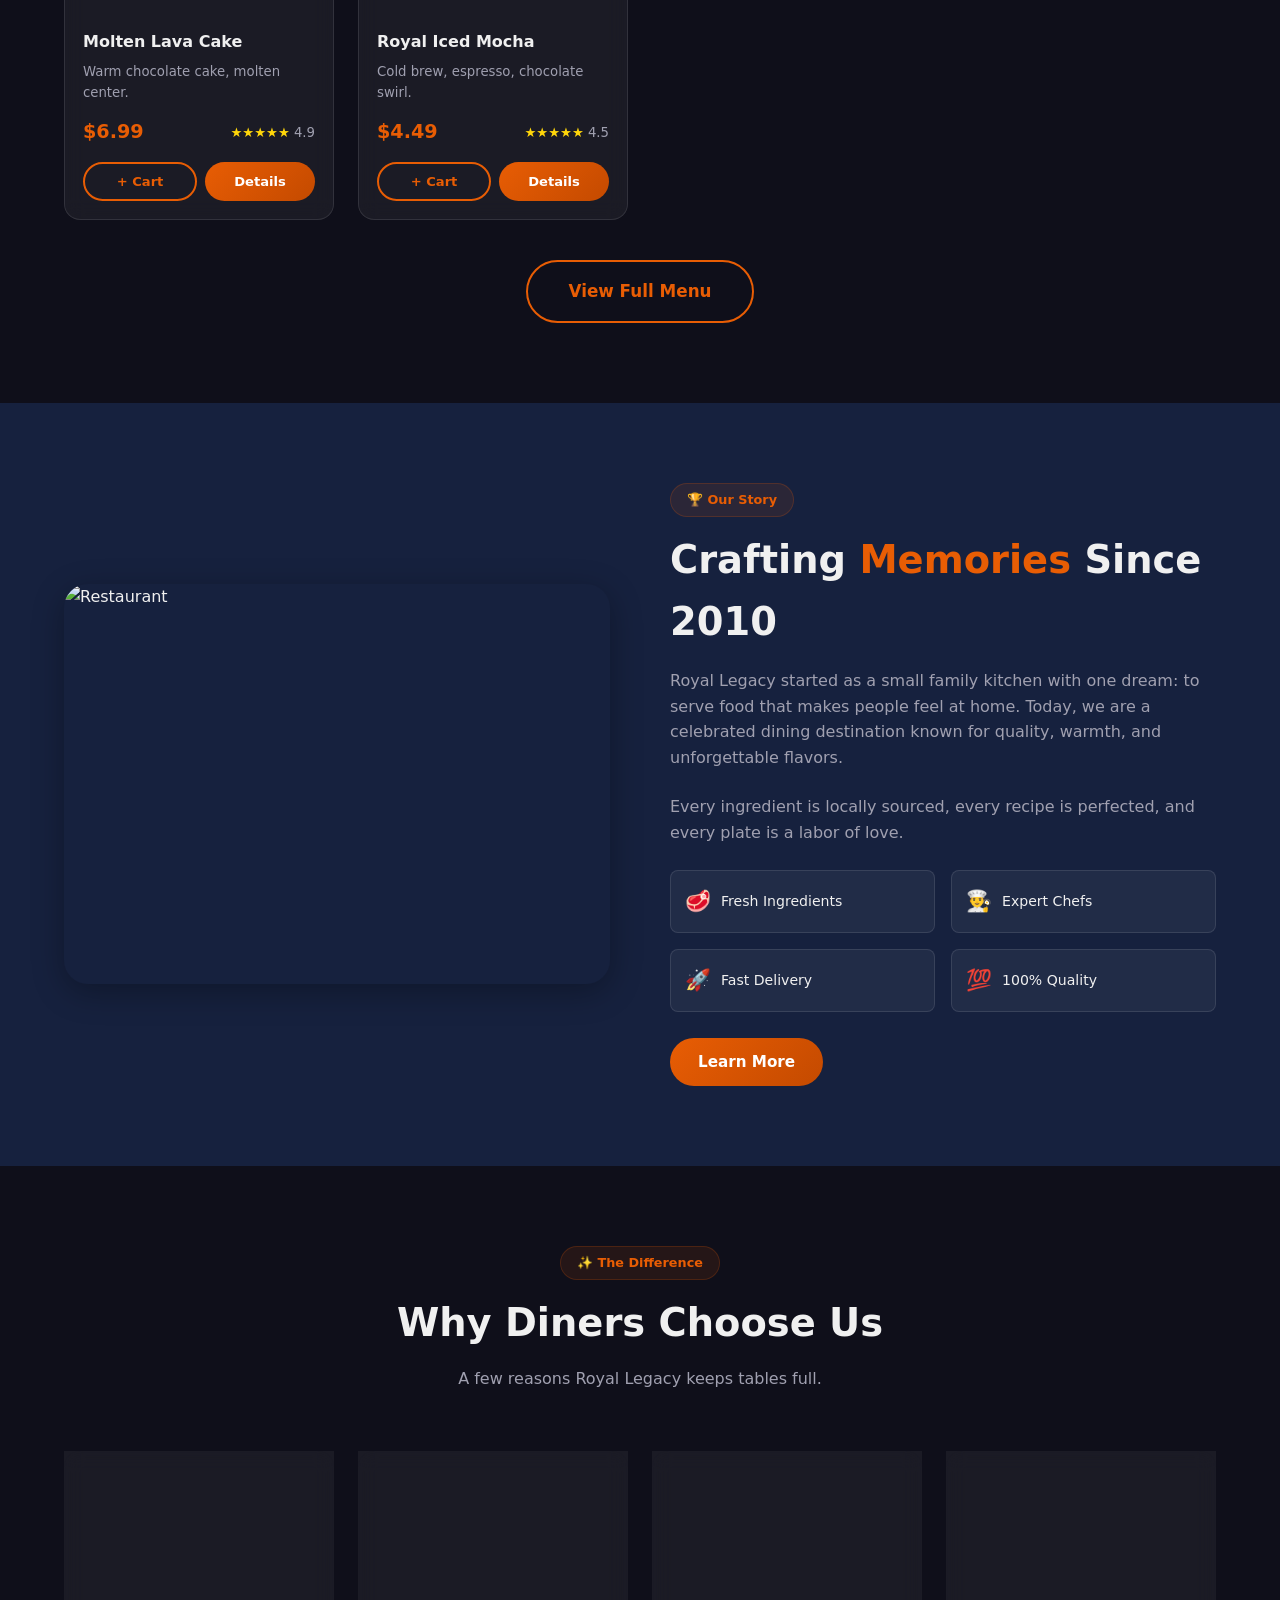
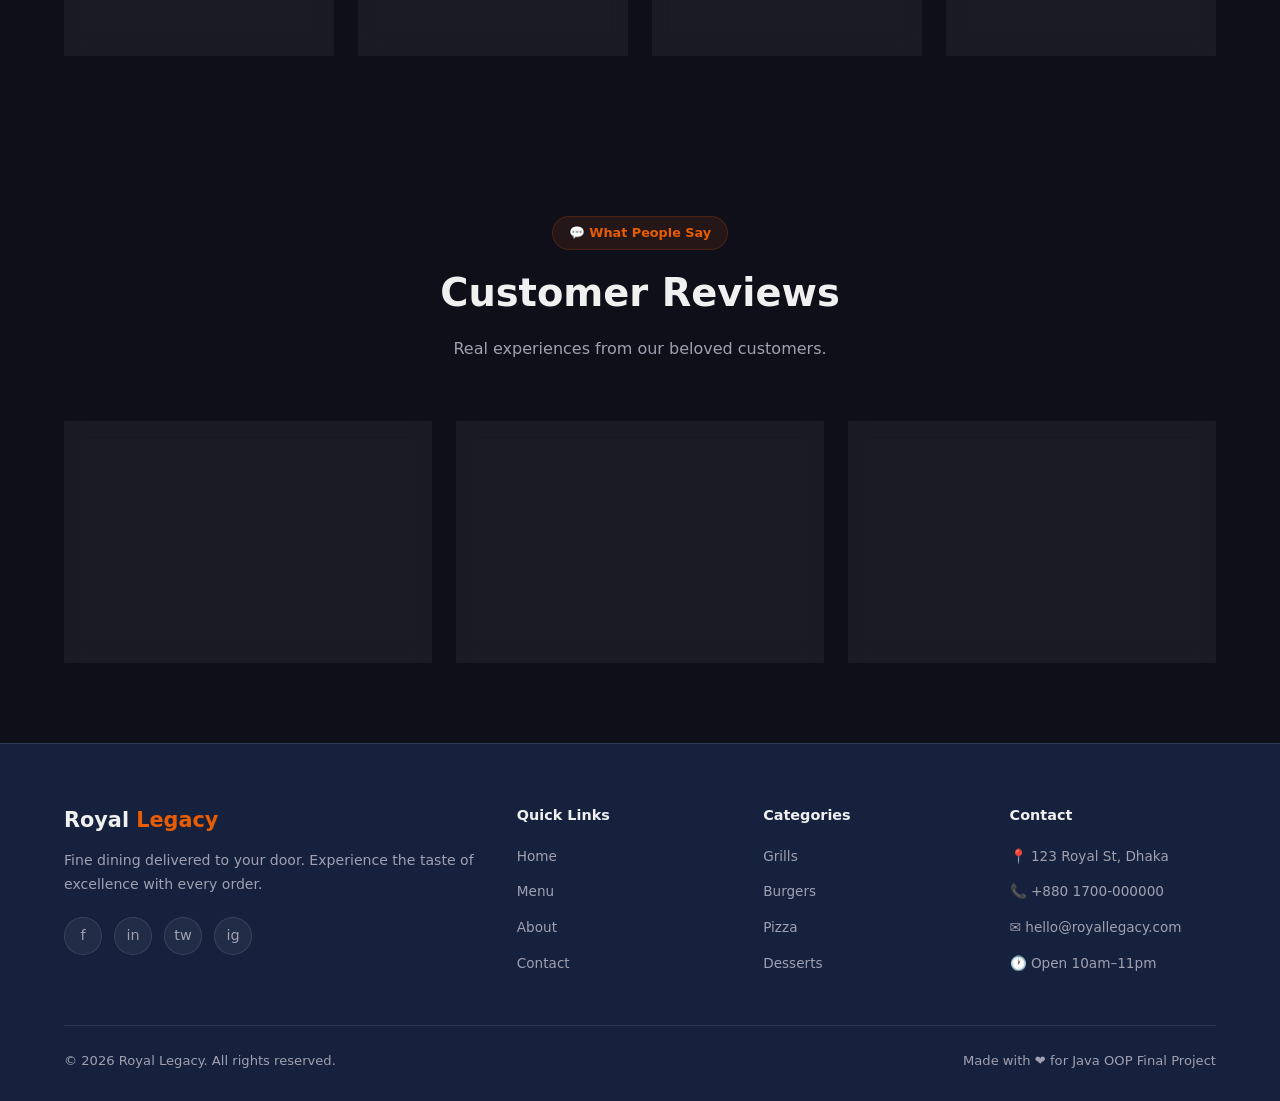
==== commit 9e4bc7fd: "Added newly index.html and Style.css" ====
--- a/index.html
+++ b/index.html
@@ -1,178 +1,336 @@
 <!DOCTYPE html>
 <html lang="en">
+
 <head>
-<meta charset="UTF-8"><meta name="viewport" content="width=device-width,initial-scale=1.0">
-<title>Royal Legacy — Fine Dining</title>
-<link rel="stylesheet" href="css/style.css">
+  <meta charset="UTF-8">
+  <meta name="viewport" content="width=device-width,initial-scale=1.0">
+  <title>Royal Legacy — Fine Dining</title>
+  <link rel="stylesheet" href="css/style.css">
 </head>
+
 <body>
-<!-- Page Loader -->
-<div class="page-loader" id="page-loader">
-  <div class="page-loader-logo">Royal <span>Legacy</span></div>
-  <div class="spinner"></div>
-</div>
-
-<!-- Navbar -->
-<nav class="navbar" id="navbar">
-  <a href="index.html" class="nav-logo"><div class="nav-logo-icon">👑</div>Royal <span>Legacy</span></a>
-  <ul class="nav-links" id="nav-links">
-    <li><a href="index.html" class="active">Home</a></li>
-    <li><a href="pages/menu.html">Menu</a></li>
-    <li><a href="pages/about.html">About</a></li>
-    <li><a href="pages/contact.html">Contact</a></li>
-  </ul>
-  <div class="nav-actions" id="nav-actions"></div>
-  <div class="hamburger" id="hamburger"><span></span><span></span><span></span></div>
-</nav>
-
-<!-- Hero -->
-<section class="hero">
-  <div class="hero-bg"></div>
-  <div class="hero-content">
-    <div class="hero-badge">🍽️ Premium Restaurant Experience</div>
-    <h1>Taste the <span>Royal</span> Experience</h1>
-    <p>Indulge in exquisite flavors crafted by world-class chefs. From sizzling grills to decadent desserts — every dish is a masterpiece.</p>
-    <div class="hero-actions">
-      <a href="pages/menu.html" class="btn btn-primary btn-lg">Explore Menu</a>
-      <a href="pages/about.html" class="btn btn-outline btn-lg">Our Story</a>
-    </div>
-    <div class="hero-stats">
-      <div class="stat-item"><div class="stat-num">50+</div><div class="stat-label">Menu Items</div></div>
-      <div class="stat-item"><div class="stat-num">4.9★</div><div class="stat-label">Rating</div></div>
-      <div class="stat-item"><div class="stat-num">10K+</div><div class="stat-label">Happy Customers</div></div>
-    </div>
+  <!-- Page Loader -->
+  <div class="page-loader" id="page-loader">
+    <div class="page-loader-logo">Royal <span>Legacy</span></div>
+    <div class="spinner"></div>
   </div>
-  <div class="hero-image">
-    <img src="https://images.unsplash.com/photo-1546069901-ba9599a7e63c?w=700" alt="Delicious Food">
-  </div>
-</section>
-
-<!-- Featured Foods -->
-<section id="featured">
-  <div class="section-header fade-in">
-    <div class="section-badge">⭐ Chef's Choice</div>
-    <h2>Featured Dishes</h2>
-    <p>Our most-loved signature dishes, rated by thousands of happy diners.</p>
-  </div>
-  <div class="food-grid fade-in" id="featured-grid">
-    <div class="loader"><div class="spinner"></div></div>
-  </div>
-  <div style="text-align:center;margin-top:40px" class="fade-in">
-    <a href="pages/menu.html" class="btn btn-outline btn-lg">View Full Menu</a>
-  </div>
-</section>
-
-<!-- About Preview -->
-<section style="background:var(--bg2)">
-  <div class="about-grid fade-in">
-    <div class="about-img">
-      <img src="https://images.unsplash.com/photo-1414235077428-338989a2e8c0?w=700" alt="Restaurant">
-    </div>
-    <div class="about-content">
-      <div class="section-badge">🏆 Our Story</div>
-      <h2>Crafting <span style="color:var(--primary)">Memories</span> Since 2010</h2>
-      <p>Royal Legacy started as a small family kitchen with one dream: to serve food that makes people feel at home. Today, we are a celebrated dining destination known for quality, warmth, and unforgettable flavors.</p>
-      <p>Every ingredient is locally sourced, every recipe is perfected, and every plate is a labor of love.</p>
-      <div class="about-features">
-        <div class="about-feature"><span class="feature-icon">🥩</span>Fresh Ingredients</div>
-        <div class="about-feature"><span class="feature-icon">👨‍🍳</span>Expert Chefs</div>
-        <div class="about-feature"><span class="feature-icon">🚀</span>Fast Delivery</div>
-        <div class="about-feature"><span class="feature-icon">💯</span>100% Quality</div>
-      </div>
-      <br><a href="pages/about.html" class="btn btn-primary">Learn More</a>
-    </div>
-  </div>
-</section>
-
-<!-- Reviews -->
-<section>
-  <div class="section-header fade-in">
-    <div class="section-badge">💬 What People Say</div>
-    <h2>Customer Reviews</h2>
-    <p>Real experiences from our beloved customers.</p>
-  </div>
-  <div class="reviews-grid fade-in">
-    <div class="review-card">
-      <div class="review-header"><div class="reviewer-avatar">R</div><div class="reviewer-info"><h4>Rahul Ahmed</h4><span>Regular Customer</span></div></div>
-      <div class="review-stars">★★★★★</div>
-      <p class="review-text">"The grilled chicken here is absolutely divine. The flavors are rich and the portion sizes are generous. Will definitely order again!"</p>
-    </div>
-    <div class="review-card">
-      <div class="review-header"><div class="reviewer-avatar">S</div><div class="reviewer-info"><h4>Sara Islam</h4><span>Food Enthusiast</span></div></div>
-      <div class="review-stars">★★★★★</div>
-      <p class="review-text">"Best pizza I have ever had outside of Italy. The crust is perfect and the ingredients are super fresh. Royal Legacy never disappoints!"</p>
-    </div>
-    <div class="review-card">
-      <div class="review-header"><div class="reviewer-avatar">K</div><div class="reviewer-info"><h4>Karim Hassan</h4><span>Verified Buyer</span></div></div>
-      <div class="review-stars">★★★★★</div>
-      <p class="review-text">"Fast delivery, food arrived hot and fresh. The chocolate lava cake is a must-try — it is pure heaven in a bowl!"</p>
-    </div>
-  </div>
-</section>
-
-<!-- Footer -->
-<footer class="footer">
-  <div class="footer-grid">
-    <div class="footer-brand">
-      <h3>Royal <span>Legacy</span></h3>
-      <p>Fine dining delivered to your door. Experience the taste of excellence with every order.</p>
-      <div class="social-links">
-        <a class="social-link" href="#">f</a>
-        <a class="social-link" href="#">in</a>
-        <a class="social-link" href="#">tw</a>
-        <a class="social-link" href="#">ig</a>
-      </div>
-    </div>
-    <div class="footer-col"><h4>Quick Links</h4><ul>
-      <li><a href="index.html">Home</a></li><li><a href="pages/menu.html">Menu</a></li>
-      <li><a href="pages/about.html">About</a></li><li><a href="pages/contact.html">Contact</a></li>
-    </ul></div>
-    <div class="footer-col"><h4>Categories</h4><ul>
-      <li><a href="pages/menu.html?cat=Grills">Grills</a></li><li><a href="pages/menu.html?cat=Burgers">Burgers</a></li>
-      <li><a href="pages/menu.html?cat=Pizza">Pizza</a></li><li><a href="pages/menu.html?cat=Desserts">Desserts</a></li>
-    </ul></div>
-    <div class="footer-col"><h4>Contact</h4><ul>
-      <li><a href="#">📍 123 Royal St, Dhaka</a></li><li><a href="#">📞 +880 1700-000000</a></li>
-      <li><a href="#">✉️ hello@royallegacy.com</a></li><li><a href="#">🕐 Open 10am–11pm</a></li>
-    </ul></div>
-  </div>
-  <div class="footer-bottom">
-    <p>© 2026 Royal Legacy. All rights reserved.</p>
-    <p>Made with ❤️ for Java OOP Final Project</p>
-  </div>
-</footer>
-
-<button class="back-to-top" id="backToTop">↑</button>
-
-<script src="js/config.js"></script>
-<script src="js/cart.js"></script>
-<script src="js/auth.js"></script>
-<script src="js/api.js"></script>
-<script>
-// Init
-document.addEventListener("DOMContentLoaded", async () => {
-  updateNav();
-  setupNavbar();
-  setupHamburger();
-  setupBackToTop();
-  setupScrollAnimations();
-  await loadFeatured();
-  document.getElementById("page-loader").classList.add("hidden");
-});
-
-async function loadFeatured() {
-  const grid = document.getElementById("featured-grid");
-  try {
-    const foods = await ApiService.get(API.FOODS + "/featured");
-    grid.innerHTML = foods.map(foodCard).join("");
-  } catch {
-    grid.innerHTML = `<p style="color:var(--text-muted);padding:20px">Could not load foods. Make sure the backend is running.</p>`;
-  }
-}
-
-function foodCard(f) {
-  const stars = "★".repeat(Math.round(f.rating)) + "☆".repeat(5 - Math.round(f.rating));
-  return `
+
+  <!-- Navbar -->
+  <nav class="navbar" id="navbar">
+    <a href="index.html" class="nav-logo">
+      <div class="nav-logo-icon">👑</div>Royal <span>Legacy</span>
+    </a>
+    <ul class="nav-links" id="nav-links">
+      <li><a href="index.html" class="active">Home</a></li>
+      <li><a href="pages/menu.html">Menu</a></li>
+      <li><a href="pages/about.html">About</a></li>
+      <li><a href="pages/contact.html">Contact</a></li>
+    </ul>
+    <div class="nav-actions" id="nav-actions"></div>
+    <div class="hamburger" id="hamburger"><span></span><span></span><span></span></div>
+  </nav>
+
+  <!-- Hero -->
+  <section class="hero">
+    <div class="hero-bg" id="hero-bg"></div>
+
+    <!-- NEW: hanging string lights, parallax-scrolled via JS -->
+    <div class="hero-lights" id="hero-lights">
+      <div class="light-string" id="light-string"></div>
+    </div>
+
+    <div class="hero-content">
+      <div class="hero-badge">🍽️ Premium Restaurant Experience</div>
+      <h1>Taste the <span>Royal</span> Experience</h1>
+      <p>Indulge in exquisite flavors crafted by world-class chefs. From sizzling grills to decadent desserts — every
+        dish is a masterpiece.</p>
+      <div class="hero-actions">
+        <a href="pages/menu.html" class="btn btn-primary btn-lg">Explore Menu</a>
+        <a href="pages/about.html" class="btn btn-outline btn-lg">Our Story</a>
+      </div>
+      <div class="hero-stats">
+        <div class="stat-item">
+          <div class="stat-num">50+</div>
+          <div class="stat-label">Menu Items</div>
+        </div>
+        <div class="stat-item">
+          <div class="stat-num">4.9★</div>
+          <div class="stat-label">Rating</div>
+        </div>
+        <div class="stat-item">
+          <div class="stat-num">10K+</div>
+          <div class="stat-label">Happy Customers</div>
+        </div>
+      </div>
+    </div>
+    <div class="hero-image" id="hero-image">
+      <img src="https://images.unsplash.com/photo-1546069901-ba9599a7e63c?w=700" alt="Delicious Food">
+    </div>
+  </section>
+
+  <!-- NEW: Trending Now — draggable / auto-scrolling food slider -->
+  <section class="slider-section" id="trending">
+    <div class="section-header fade-in">
+      <div class="section-badge">🔥 Trending Now</div>
+      <h2>What Everyone's Ordering</h2>
+      <p>A quick scroll through the dishes lighting up our kitchen this week.</p>
+    </div>
+    <div class="slider-wrap fade-in">
+      <div class="food-slider" id="trending-slider">
+        <div class="loader">
+          <div class="spinner"></div>
+        </div>
+      </div>
+      <div class="slider-nav">
+        <button class="slider-arrow" id="slider-prev" aria-label="Previous">‹</button>
+        <div class="slider-dots" id="slider-dots"></div>
+        <button class="slider-arrow" id="slider-next" aria-label="Next">›</button>
+      </div>
+    </div>
+  </section>
+
+  <!-- NEW: Browse by Category -->
+  <section id="categories-showcase">
+    <div class="section-header fade-in">
+      <div class="section-badge">🍴 Browse</div>
+      <h2>Shop by Category</h2>
+      <p>Jump straight to the kind of dish you're craving.</p>
+    </div>
+    <div class="category-grid fade-in">
+      <a href="pages/menu.html?cat=Grills" class="category-card">
+        <div class="category-icon">🍖</div>
+        <h4>Grills</h4>
+      </a>
+      <a href="pages/menu.html?cat=Burgers" class="category-card">
+        <div class="category-icon">🍔</div>
+        <h4>Burgers</h4>
+      </a>
+      <a href="pages/menu.html?cat=Pizza" class="category-card">
+        <div class="category-icon">🍕</div>
+        <h4>Pizza</h4>
+      </a>
+      <a href="pages/menu.html?cat=Pasta" class="category-card">
+        <div class="category-icon">🍝</div>
+        <h4>Pasta</h4>
+      </a>
+      <a href="pages/menu.html?cat=Desserts" class="category-card">
+        <div class="category-icon">🍰</div>
+        <h4>Desserts</h4>
+      </a>
+      <a href="pages/menu.html?cat=Drinks" class="category-card">
+        <div class="category-icon">🥤</div>
+        <h4>Drinks</h4>
+      </a>
+    </div>
+  </section>
+
+  <!-- Featured Foods -->
+  <section id="featured">
+    <div class="section-header fade-in">
+      <div class="section-badge">⭐ Chef's Choice</div>
+      <h2>Featured Dishes</h2>
+      <p>Our most-loved signature dishes, rated by thousands of happy diners.</p>
+    </div>
+    <div class="food-grid fade-in" id="featured-grid">
+      <div class="loader">
+        <div class="spinner"></div>
+      </div>
+    </div>
+    <div style="text-align:center;margin-top:40px" class="fade-in">
+      <a href="pages/menu.html" class="btn btn-outline btn-lg">View Full Menu</a>
+    </div>
+  </section>
+
+  <!-- About Preview -->
+  <section style="background:var(--bg2)">
+    <div class="about-grid fade-in">
+      <div class="about-img">
+        <img src="https://images.unsplash.com/photo-1414235077428-338989a2e8c0?w=700" alt="Restaurant">
+      </div>
+      <div class="about-content">
+        <div class="section-badge">🏆 Our Story</div>
+        <h2>Crafting <span style="color:var(--primary)">Memories</span> Since 2010</h2>
+        <p>Royal Legacy started as a small family kitchen with one dream: to serve food that makes people feel at home.
+          Today, we are a celebrated dining destination known for quality, warmth, and unforgettable flavors.</p>
+        <p>Every ingredient is locally sourced, every recipe is perfected, and every plate is a labor of love.</p>
+        <div class="about-features">
+          <div class="about-feature"><span class="feature-icon">🥩</span>Fresh Ingredients</div>
+          <div class="about-feature"><span class="feature-icon">👨‍🍳</span>Expert Chefs</div>
+          <div class="about-feature"><span class="feature-icon">🚀</span>Fast Delivery</div>
+          <div class="about-feature"><span class="feature-icon">💯</span>100% Quality</div>
+        </div>
+        <br><a href="pages/about.html" class="btn btn-primary">Learn More</a>
+      </div>
+    </div>
+  </section>
+
+  <!-- NEW: Why Choose Us -->
+  <section id="why-us-section">
+    <div class="section-header fade-in">
+      <div class="section-badge">✨ The Difference</div>
+      <h2>Why Diners Choose Us</h2>
+      <p>A few reasons Royal Legacy keeps tables full.</p>
+    </div>
+    <div class="why-us fade-in">
+      <div class="why-item">
+        <div class="why-icon">⏱️</div>
+        <h4>30-Min Delivery</h4>
+        <p>Hot food, on time, every time.</p>
+      </div>
+      <div class="why-item">
+        <div class="why-icon">🌿</div>
+        <h4>Locally Sourced</h4>
+        <p>Fresh ingredients from nearby farms.</p>
+      </div>
+      <div class="why-item">
+        <div class="why-icon">👨‍🍳</div>
+        <h4>Expert Chefs</h4>
+        <p>Recipes perfected over 15 years.</p>
+      </div>
+      <div class="why-item">
+        <div class="why-icon">💳</div>
+        <h4>Easy Checkout</h4>
+        <p>Order in under a minute, no fuss.</p>
+      </div>
+    </div>
+  </section>
+
+  <!-- Reviews -->
+  <section>
+    <div class="section-header fade-in">
+      <div class="section-badge">💬 What People Say</div>
+      <h2>Customer Reviews</h2>
+      <p>Real experiences from our beloved customers.</p>
+    </div>
+    <div class="reviews-grid fade-in">
+      <div class="review-card">
+        <div class="review-header">
+          <div class="reviewer-avatar">R</div>
+          <div class="reviewer-info">
+            <h4>Rahul Ahmed</h4><span>Regular Customer</span>
+          </div>
+        </div>
+        <div class="review-stars">★★★★★</div>
+        <p class="review-text">"The grilled chicken here is absolutely divine. The flavors are rich and the portion
+          sizes are generous. Will definitely order again!"</p>
+      </div>
+      <div class="review-card">
+        <div class="review-header">
+          <div class="reviewer-avatar">S</div>
+          <div class="reviewer-info">
+            <h4>Sara Islam</h4><span>Food Enthusiast</span>
+          </div>
+        </div>
+        <div class="review-stars">★★★★★</div>
+        <p class="review-text">"Best pizza I have ever had outside of Italy. The crust is perfect and the ingredients
+          are super fresh. Royal Legacy never disappoints!"</p>
+      </div>
+      <div class="review-card">
+        <div class="review-header">
+          <div class="reviewer-avatar">K</div>
+          <div class="reviewer-info">
+            <h4>Karim Hassan</h4><span>Verified Buyer</span>
+          </div>
+        </div>
+        <div class="review-stars">★★★★★</div>
+        <p class="review-text">"Fast delivery, food arrived hot and fresh. The chocolate lava cake is a must-try — it is
+          pure heaven in a bowl!"</p>
+      </div>
+    </div>
+  </section>
+
+  <!-- Footer -->
+  <footer class="footer">
+    <div class="footer-grid">
+      <div class="footer-brand">
+        <h3>Royal <span>Legacy</span></h3>
+        <p>Fine dining delivered to your door. Experience the taste of excellence with every order.</p>
+        <div class="social-links">
+          <a class="social-link" href="#">f</a>
+          <a class="social-link" href="#">in</a>
+          <a class="social-link" href="#">tw</a>
+          <a class="social-link" href="#">ig</a>
+        </div>
+      </div>
+      <div class="footer-col">
+        <h4>Quick Links</h4>
+        <ul>
+          <li><a href="index.html">Home</a></li>
+          <li><a href="pages/menu.html">Menu</a></li>
+          <li><a href="pages/about.html">About</a></li>
+          <li><a href="pages/contact.html">Contact</a></li>
+        </ul>
+      </div>
+      <div class="footer-col">
+        <h4>Categories</h4>
+        <ul>
+          <li><a href="pages/menu.html?cat=Grills">Grills</a></li>
+          <li><a href="pages/menu.html?cat=Burgers">Burgers</a></li>
+          <li><a href="pages/menu.html?cat=Pizza">Pizza</a></li>
+          <li><a href="pages/menu.html?cat=Desserts">Desserts</a></li>
+        </ul>
+      </div>
+      <div class="footer-col">
+        <h4>Contact</h4>
+        <ul>
+          <li><a href="#">📍 123 Royal St, Dhaka</a></li>
+          <li><a href="#">📞 +880 1700-000000</a></li>
+          <li><a href="#">✉️ hello@royallegacy.com</a></li>
+          <li><a href="#">🕐 Open 10am–11pm</a></li>
+        </ul>
+      </div>
+    </div>
+    <div class="footer-bottom">
+      <p>© 2026 Royal Legacy. All rights reserved.</p>
+      <p>Made with ❤️ for Java OOP Final Project</p>
+    </div>
+  </footer>
+
+  <button class="back-to-top" id="backToTop">↑</button>
+
+  <script src="js/config.js"></script>
+  <script src="js/cart.js"></script>
+  <script src="js/auth.js"></script>
+  <script src="js/api.js"></script>
+  <script>
+    // NEW: fallback demo dishes — used only if the backend/API call fails,
+    // so the homepage never shows an empty slider while you're just previewing the frontend.
+    const FALLBACK_FOODS = [
+      { id: 1, name: "Royal Beef Grill", description: "Char-grilled beef with smoky royal glaze.", price: 14.99, rating: 4.8, category: "Grills", imageUrl: "https://images.unsplash.com/photo-1544025162-d76694265947?w=500" },
+      { id: 2, name: "Crown Cheese Burger", description: "Double patty, melted cheddar, brioche bun.", price: 9.49, rating: 4.7, category: "Burgers", imageUrl: "https://images.unsplash.com/photo-1568901346375-23c9450c58cd?w=500" },
+      { id: 3, name: "Margherita Supreme", description: "Wood-fired, fresh basil, buffalo mozzarella.", price: 11.99, rating: 4.9, category: "Pizza", imageUrl: "https://images.unsplash.com/photo-1565299624946-b28f40a0ae38?w=500" },
+      { id: 4, name: "Truffle Alfredo Pasta", description: "Creamy alfredo with shaved black truffle.", price: 13.49, rating: 4.6, category: "Pasta", imageUrl: "https://images.unsplash.com/photo-1645112411341-6c4fd023714a?w=500" },
+      { id: 5, name: "Molten Lava Cake", description: "Warm chocolate cake, molten center.", price: 6.99, rating: 4.9, category: "Desserts", imageUrl: "https://images.unsplash.com/photo-1624353365286-3f8d62daad51?w=500" },
+      { id: 6, name: "Royal Iced Mocha", description: "Cold brew, espresso, chocolate swirl.", price: 4.49, rating: 4.5, category: "Drinks", imageUrl: "https://images.unsplash.com/photo-1461023058943-07fcbe16d735?w=500" }
+    ];
+
+    // Init
+    document.addEventListener("DOMContentLoaded", async () => {
+      updateNav();
+      setupNavbar();
+      setupHamburger();
+      setupBackToTop();
+      setupScrollAnimations();
+      buildLightString();
+      setupParallax();
+      await loadFeatured();
+      await loadTrending();
+      document.getElementById("page-loader").classList.add("hidden");
+    });
+
+    async function loadFeatured() {
+      const grid = document.getElementById("featured-grid");
+      try {
+        const foods = await ApiService.get(API.FOODS + "/featured");
+        grid.innerHTML = (foods && foods.length ? foods : FALLBACK_FOODS).map(foodCard).join("");
+      } catch {
+        grid.innerHTML = FALLBACK_FOODS.map(foodCard).join("");
+      }
+    }
+
+    function foodCard(f) {
+      const stars = "★".repeat(Math.round(f.rating)) + "☆".repeat(5 - Math.round(f.rating));
+      return `
   <div class="food-card" onclick="location.href='pages/food-detail.html?id=${f.id}'">
     <div class="food-card-img">
       <img src="${f.imageUrl}" alt="${f.name}" loading="lazy" onerror="this.src='https://images.unsplash.com/photo-1546069901-ba9599a7e63c?w=400'">
@@ -186,37 +344,147 @@
         <span class="food-rating"><span class="star">${stars}</span> ${f.rating}</span>
       </div>
       <div class="food-card-actions">
-        <button class="btn btn-outline" onclick="event.stopPropagation();Cart.add({id:${f.id},name:'${f.name.replace(/'/g,"\\'")}',price:${f.price},imageUrl:'${f.imageUrl}'});updateCartCount()">+ Cart</button>
+        <button class="btn btn-outline" onclick="event.stopPropagation();Cart.add({id:${f.id},name:'${f.name.replace(/'/g, "\\'")}',price:${f.price},imageUrl:'${f.imageUrl}'});updateCartCount()">+ Cart</button>
         <button class="btn btn-primary" onclick="event.stopPropagation();location.href='pages/food-detail.html?id=${f.id}'">Details</button>
       </div>
     </div>
   </div>`;
-}
-
-function setupNavbar() {
-  const nav = document.getElementById("navbar");
-  window.addEventListener("scroll", () => {
-    nav.classList.toggle("scrolled", window.scrollY > 50);
-    document.getElementById("backToTop").classList.toggle("visible", window.scrollY > 400);
-  });
-}
-
-function setupHamburger() {
-  document.getElementById("hamburger").addEventListener("click", () => {
-    document.getElementById("nav-links").classList.toggle("open");
-  });
-}
-
-function setupBackToTop() {
-  document.getElementById("backToTop").addEventListener("click", () => window.scrollTo({top:0,behavior:"smooth"}));
-}
-
-function setupScrollAnimations() {
-  const obs = new IntersectionObserver((entries) => {
-    entries.forEach(e => { if(e.isIntersecting) e.target.classList.add("visible"); });
-  }, {threshold: 0.1});
-  document.querySelectorAll(".fade-in").forEach(el => obs.observe(el));
-}
-</script>
+    }
+
+    // ---------- NEW: Trending slider — continuous marquee ----------
+    async function loadTrending() {
+      const track = document.getElementById("trending-slider");
+      let foods;
+      try {
+        foods = await ApiService.get(API.FOODS + "/featured");
+        if (!foods || foods.length < 4) foods = await ApiService.get(API.FOODS);
+        if (!foods || !foods.length) foods = FALLBACK_FOODS;
+      } catch {
+        foods = FALLBACK_FOODS;
+      }
+      // duplicate the list once so the track can loop back seamlessly
+      const doubled = foods.concat(foods);
+      track.innerHTML = doubled.map(f => `<div class="slider-card">${foodCard(f)}</div>`).join("");
+      setupSlider(foods.length);
+    }
+
+    function setupSlider(originalCount) {
+      const track = document.getElementById("trending-slider");
+      const dotsWrap = document.getElementById("slider-dots");
+      const prev = document.getElementById("slider-prev");
+      const next = document.getElementById("slider-next");
+      if (!track.children.length) return;
+
+      dotsWrap.innerHTML = Array.from({ length: originalCount }).map((_, i) =>
+        `<span class="slider-dot${i === 0 ? " active" : ""}" data-i="${i}"></span>`).join("");
+
+      const cardWidth = () => track.children[0].getBoundingClientRect().width + 22; // + gap
+      const loopWidth = () => cardWidth() * originalCount; // width of ONE full set (before the duplicate)
+
+      let paused = false;
+      let dragging = false;
+      let dragStartX = 0;
+      let dragStartScroll = 0;
+
+      // continuously nudge scrollLeft forward — this is what actually makes it move
+      function tick() {
+        if (!paused && !dragging) {
+          track.scrollLeft += 0.6; // px per frame ≈ smooth, unhurried drift
+          if (track.scrollLeft >= loopWidth()) {
+            track.scrollLeft -= loopWidth(); // seamless jump back using the duplicated set
+          }
+          const idx = Math.round(track.scrollLeft / cardWidth()) % originalCount;
+          [...dotsWrap.children].forEach((d, i) => d.classList.toggle("active", i === idx));
+        }
+        requestAnimationFrame(tick);
+      }
+      requestAnimationFrame(tick);
+
+      prev.addEventListener("click", () => { track.scrollLeft -= cardWidth(); });
+      next.addEventListener("click", () => { track.scrollLeft += cardWidth(); });
+
+      dotsWrap.addEventListener("click", (e) => {
+        if (!e.target.dataset.i) return;
+        track.scrollLeft = cardWidth() * Number(e.target.dataset.i);
+      });
+
+      // pause the drift on hover / touch, resume on leave
+      track.addEventListener("mouseenter", () => paused = true);
+      track.addEventListener("mouseleave", () => paused = false);
+
+      // simple drag-to-scroll for mouse + touch
+      const startDrag = (x) => { dragging = true; dragStartX = x; dragStartScroll = track.scrollLeft; };
+      const moveDrag = (x) => { if (dragging) track.scrollLeft = dragStartScroll - (x - dragStartX); };
+      const endDrag = () => dragging = false;
+
+      track.addEventListener("mousedown", (e) => startDrag(e.clientX));
+      window.addEventListener("mousemove", (e) => moveDrag(e.clientX));
+      window.addEventListener("mouseup", endDrag);
+      track.addEventListener("touchstart", (e) => startDrag(e.touches[0].clientX), { passive: true });
+      track.addEventListener("touchmove", (e) => moveDrag(e.touches[0].clientX), { passive: true });
+      track.addEventListener("touchend", endDrag);
+    }
+
+    // ---------- NEW: hanging bulb string, generated to fit any screen width ----------
+    function buildLightString() {
+      const wrap = document.getElementById("light-string");
+      const count = window.innerWidth < 768 ? 9 : 14;
+      let html = "";
+      for (let i = 0; i < count; i++) {
+        const wireLen = 18 + Math.round(Math.abs(Math.sin(i * 1.3)) * 34); // gentle catenary-ish variation
+        html += `<div class="bulb-wrap"><div class="bulb-wire" style="height:${wireLen}px"></div><div class="bulb"></div></div>`;
+      }
+      wrap.innerHTML = html;
+    }
+
+    // ---------- NEW: lightweight scroll parallax for hero layers ----------
+    function setupParallax() {
+      const lights = document.getElementById("hero-lights");
+      const bg = document.getElementById("hero-bg");
+      const heroImg = document.getElementById("hero-image");
+      let ticking = false;
+      window.addEventListener("scroll", () => {
+        if (ticking) return;
+        ticking = true;
+        requestAnimationFrame(() => {
+          const y = window.scrollY;
+          if (lights) lights.style.transform = `translateY(${y * 0.15}px)`;
+          if (bg) bg.style.transform = `translateY(${y * 0.08}px)`;
+          if (heroImg && window.innerWidth > 1024) {
+            heroImg.style.transform = `translateY(calc(-50% + ${y * 0.05}px))`;
+          }
+          ticking = false;
+        });
+      }, { passive: true });
+    }
+
+    function setupNavbar() {
+      const nav = document.getElementById("navbar");
+      window.addEventListener("scroll", () => {
+        nav.classList.toggle("scrolled", window.scrollY > 50);
+        document.getElementById("backToTop").classList.toggle("visible", window.scrollY > 400);
+      });
+    }
+
+    function setupHamburger() {
+      document.getElementById("hamburger").addEventListener("click", () => {
+        document.getElementById("nav-links").classList.toggle("open");
+      });
+    }
+
+    function setupBackToTop() {
+      document.getElementById("backToTop").addEventListener("click", () => window.scrollTo({ top: 0, behavior: "smooth" }));
+    }
+
+    function setupScrollAnimations() {
+      const obs = new IntersectionObserver((entries) => {
+        entries.forEach(e => { if (e.isIntersecting) e.target.classList.add("visible"); });
+      }, { threshold: 0.1 });
+      document.querySelectorAll(".fade-in").forEach(el => obs.observe(el));
+    }
+  </script>
 </body>
+
 </html>
+<!-- FIne code Alhamdulillah .... Without ALlah I am nothing all praise goes to my lord  -->
+<!-- Allah is always with us  -->
--- a/css/style.css
+++ b/css/style.css
@@ -1,325 +1,2162 @@
 /* ========== RESET & BASE ========== */
-*,*::before,*::after{box-sizing:border-box;margin:0;padding:0}
-:root{
-  --primary:#e85d04;--primary-dark:#c44a00;--primary-light:#ff7b35;
-  --secondary:#1a1a2e;--accent:#ffd60a;
-  --bg:#0f0f1a;--bg2:#16213e;--bg3:#1a1a2e;
-  --card-bg:rgba(255,255,255,0.05);--card-border:rgba(255,255,255,0.1);
-  --text:#f0f0f0;--text-muted:#a0a0b0;--text-dark:#1a1a2e;
-  --success:#22c55e;--error:#ef4444;--warning:#f59e0b;
-  --radius:16px;--radius-sm:8px;--radius-lg:24px;
-  --shadow:0 8px 32px rgba(0,0,0,0.3);--shadow-sm:0 4px 16px rgba(0,0,0,0.2);
-  --transition:0.3s ease;
-}
-html{scroll-behavior:smooth}
-body{font-family:'Segoe UI',system-ui,sans-serif;background:var(--bg);color:var(--text);line-height:1.6;min-height:100vh}
-img{max-width:100%;display:block}
-a{text-decoration:none;color:inherit}
-ul{list-style:none}
-input,textarea,select,button{font-family:inherit}
+*,
+*::before,
+*::after {
+  box-sizing: border-box;
+  margin: 0;
+  padding: 0
+}
+
+:root {
+  --primary: #e85d04;
+  --primary-dark: #c44a00;
+  --primary-light: #ff7b35;
+  --secondary: #1a1a2e;
+  --accent: #ffd60a;
+  --bg: #0f0f1a;
+  --bg2: #16213e;
+  --bg3: #1a1a2e;
+  --card-bg: rgba(255, 255, 255, 0.05);
+  --card-border: rgba(255, 255, 255, 0.1);
+  --text: #f0f0f0;
+  --text-muted: #a0a0b0;
+  --text-dark: #1a1a2e;
+  --success: #22c55e;
+  --error: #ef4444;
+  --warning: #f59e0b;
+  --radius: 16px;
+  --radius-sm: 8px;
+  --radius-lg: 24px;
+  --shadow: 0 8px 32px rgba(0, 0, 0, 0.3);
+  --shadow-sm: 0 4px 16px rgba(0, 0, 0, 0.2);
+  --transition: 0.3s ease;
+  /* --- new: glow / glass tokens for bulb + gloss effects --- */
+  --bulb-warm: #ffd97a;
+  --bulb-glow: rgba(255, 214, 10, 0.55);
+  --glass-sheen: linear-gradient(120deg, rgba(255, 255, 255, 0) 30%, rgba(255, 255, 255, 0.18) 45%, rgba(255, 255, 255, 0) 60%);
+}
+
+html {
+  scroll-behavior: smooth
+}
+
+body {
+  font-family: 'Segoe UI', system-ui, sans-serif;
+  background: var(--bg);
+  color: var(--text);
+  line-height: 1.6;
+  min-height: 100vh
+}
+
+img {
+  max-width: 100%;
+  display: block
+}
+
+a {
+  text-decoration: none;
+  color: inherit
+}
+
+ul {
+  list-style: none
+}
+
+input,
+textarea,
+select,
+button {
+  font-family: inherit
+}
+
+@media(prefers-reduced-motion:reduce) {
+
+  *,
+  *::before,
+  *::after {
+    animation-duration: 0.01ms !important;
+    animation-iteration-count: 1 !important;
+    transition-duration: 0.01ms !important;
+    scroll-behavior: auto !important
+  }
+}
 
 /* ========== SCROLLBAR ========== */
-::-webkit-scrollbar{width:6px}
-::-webkit-scrollbar-track{background:var(--bg2)}
-::-webkit-scrollbar-thumb{background:var(--primary);border-radius:3px}
+::-webkit-scrollbar {
+  width: 6px
+}
+
+::-webkit-scrollbar-track {
+  background: var(--bg2)
+}
+
+::-webkit-scrollbar-thumb {
+  background: var(--primary);
+  border-radius: 3px
+}
 
 /* ========== TYPOGRAPHY ========== */
-h1{font-size:clamp(2rem,5vw,3.5rem);font-weight:800;line-height:1.2}
-h2{font-size:clamp(1.5rem,3vw,2.5rem);font-weight:700}
-h3{font-size:1.25rem;font-weight:600}
-p{color:var(--text-muted)}
+h1 {
+  font-size: clamp(2rem, 5vw, 3.5rem);
+  font-weight: 800;
+  line-height: 1.2
+}
+
+h2 {
+  font-size: clamp(1.5rem, 3vw, 2.5rem);
+  font-weight: 700
+}
+
+h3 {
+  font-size: 1.25rem;
+  font-weight: 600
+}
+
+p {
+  color: var(--text-muted)
+}
 
 /* ========== BUTTONS ========== */
-.btn{display:inline-flex;align-items:center;justify-content:center;gap:8px;padding:12px 28px;border-radius:50px;border:none;cursor:pointer;font-weight:600;font-size:0.95rem;transition:all var(--transition);white-space:nowrap}
-.btn-primary{background:linear-gradient(135deg,var(--primary),var(--primary-dark));color:#fff}
-.btn-primary:hover{transform:translateY(-2px);box-shadow:0 8px 25px rgba(232,93,4,0.4)}
-.btn-outline{background:transparent;border:2px solid var(--primary);color:var(--primary)}
-.btn-outline:hover{background:var(--primary);color:#fff;transform:translateY(-2px)}
-.btn-sm{padding:8px 18px;font-size:0.85rem}
-.btn-lg{padding:16px 40px;font-size:1.05rem}
-.btn-danger{background:var(--error);color:#fff}
-.btn-danger:hover{background:#dc2626;transform:translateY(-2px)}
-.btn-success{background:var(--success);color:#fff}
-.btn-success:hover{filter:brightness(1.1)}
-.btn:disabled{opacity:0.6;cursor:not-allowed;transform:none!important}
+.btn {
+  display: inline-flex;
+  align-items: center;
+  justify-content: center;
+  gap: 8px;
+  padding: 12px 28px;
+  border-radius: 50px;
+  border: none;
+  cursor: pointer;
+  font-weight: 600;
+  font-size: 0.95rem;
+  transition: all var(--transition);
+  white-space: nowrap
+}
+
+.btn-primary {
+  background: linear-gradient(135deg, var(--primary), var(--primary-dark));
+  color: #fff
+}
+
+.btn-primary:hover {
+  transform: translateY(-2px);
+  box-shadow: 0 8px 25px rgba(232, 93, 4, 0.4)
+}
+
+.btn-outline {
+  background: transparent;
+  border: 2px solid var(--primary);
+  color: var(--primary)
+}
+
+.btn-outline:hover {
+  background: var(--primary);
+  color: #fff;
+  transform: translateY(-2px)
+}
+
+.btn-sm {
+  padding: 8px 18px;
+  font-size: 0.85rem
+}
+
+.btn-lg {
+  padding: 16px 40px;
+  font-size: 1.05rem
+}
+
+.btn-danger {
+  background: var(--error);
+  color: #fff
+}
+
+.btn-danger:hover {
+  background: #dc2626;
+  transform: translateY(-2px)
+}
+
+.btn-success {
+  background: var(--success);
+  color: #fff
+}
+
+.btn-success:hover {
+  filter: brightness(1.1)
+}
+
+.btn:disabled {
+  opacity: 0.6;
+  cursor: not-allowed;
+  transform: none !important
+}
 
 /* ========== NAVBAR ========== */
-.navbar{position:fixed;top:0;left:0;right:0;z-index:1000;padding:0 5%;height:70px;display:flex;align-items:center;justify-content:space-between;background:rgba(15,15,26,0.85);backdrop-filter:blur(20px);border-bottom:1px solid var(--card-border);transition:all var(--transition)}
-.navbar.scrolled{background:rgba(15,15,26,0.98);box-shadow:0 4px 20px rgba(0,0,0,0.3)}
-.nav-logo{display:flex;align-items:center;gap:10px;font-size:1.4rem;font-weight:800;color:var(--text)}
-.nav-logo span{color:var(--primary)}
-.nav-logo-icon{width:38px;height:38px;background:linear-gradient(135deg,var(--primary),var(--primary-dark));border-radius:10px;display:flex;align-items:center;justify-content:center;font-size:1.2rem}
-.nav-links{display:flex;align-items:center;gap:2rem}
-.nav-links a{color:var(--text-muted);font-weight:500;transition:color var(--transition);position:relative}
-.nav-links a::after{content:'';position:absolute;bottom:-4px;left:0;width:0;height:2px;background:var(--primary);transition:width var(--transition)}
-.nav-links a:hover,.nav-links a.active{color:var(--primary)}
-.nav-links a:hover::after,.nav-links a.active::after{width:100%}
-.nav-actions{display:flex;align-items:center;gap:12px}
-.nav-greeting{color:var(--text-muted);font-size:0.9rem}
-.btn-cart-icon{position:relative;color:var(--text);cursor:pointer;padding:8px;border-radius:50%;background:var(--card-bg);border:1px solid var(--card-border);display:flex;align-items:center;transition:all var(--transition)}
-.btn-cart-icon:hover{background:var(--primary);color:#fff;border-color:var(--primary)}
-.cart-badge{position:absolute;top:-6px;right:-6px;background:var(--primary);color:#fff;font-size:0.65rem;font-weight:700;width:18px;height:18px;border-radius:50%;display:flex;align-items:center;justify-content:center;border:2px solid var(--bg)}
-.hamburger{display:none;flex-direction:column;gap:5px;cursor:pointer;padding:8px}
-.hamburger span{width:24px;height:2px;background:var(--text);transition:all var(--transition);border-radius:2px}
+.navbar {
+  position: fixed;
+  top: 0;
+  left: 0;
+  right: 0;
+  z-index: 1000;
+  padding: 0 5%;
+  height: 70px;
+  display: flex;
+  align-items: center;
+  justify-content: space-between;
+  background: rgba(15, 15, 26, 0.85);
+  backdrop-filter: blur(20px);
+  border-bottom: 1px solid var(--card-border);
+  transition: all var(--transition)
+}
+
+.navbar.scrolled {
+  background: rgba(15, 15, 26, 0.98);
+  box-shadow: 0 4px 20px rgba(0, 0, 0, 0.3)
+}
+
+.nav-logo {
+  display: flex;
+  align-items: center;
+  gap: 10px;
+  font-size: 1.4rem;
+  font-weight: 800;
+  color: var(--text)
+}
+
+.nav-logo span {
+  color: var(--primary)
+}
+
+.nav-logo-icon {
+  width: 38px;
+  height: 38px;
+  background: linear-gradient(135deg, var(--primary), var(--primary-dark));
+  border-radius: 10px;
+  display: flex;
+  align-items: center;
+  justify-content: center;
+  font-size: 1.2rem
+}
+
+.nav-links {
+  display: flex;
+  align-items: center;
+  gap: 2rem
+}
+
+.nav-links a {
+  color: var(--text-muted);
+  font-weight: 500;
+  transition: color var(--transition);
+  position: relative
+}
+
+.nav-links a::after {
+  content: '';
+  position: absolute;
+  bottom: -4px;
+  left: 0;
+  width: 0;
+  height: 2px;
+  background: var(--primary);
+  transition: width var(--transition)
+}
+
+.nav-links a:hover,
+.nav-links a.active {
+  color: var(--primary)
+}
+
+.nav-links a:hover::after,
+.nav-links a.active::after {
+  width: 100%
+}
+
+.nav-actions {
+  display: flex;
+  align-items: center;
+  gap: 12px
+}
+
+.nav-greeting {
+  color: var(--text-muted);
+  font-size: 0.9rem
+}
+
+.btn-cart-icon {
+  position: relative;
+  color: var(--text);
+  cursor: pointer;
+  padding: 8px;
+  border-radius: 50%;
+  background: var(--card-bg);
+  border: 1px solid var(--card-border);
+  display: flex;
+  align-items: center;
+  transition: all var(--transition)
+}
+
+.btn-cart-icon:hover {
+  background: var(--primary);
+  color: #fff;
+  border-color: var(--primary)
+}
+
+.cart-badge {
+  position: absolute;
+  top: -6px;
+  right: -6px;
+  background: var(--primary);
+  color: #fff;
+  font-size: 0.65rem;
+  font-weight: 700;
+  width: 18px;
+  height: 18px;
+  border-radius: 50%;
+  display: flex;
+  align-items: center;
+  justify-content: center;
+  border: 2px solid var(--bg)
+}
+
+.hamburger {
+  display: none;
+  flex-direction: column;
+  gap: 5px;
+  cursor: pointer;
+  padding: 8px
+}
+
+.hamburger span {
+  width: 24px;
+  height: 2px;
+  background: var(--text);
+  transition: all var(--transition);
+  border-radius: 2px
+}
 
 /* ========== HERO ========== */
-.hero{min-height:100vh;display:flex;align-items:center;position:relative;overflow:hidden;padding:0 5%;padding-top:70px}
-.hero-bg{position:absolute;inset:0;background:linear-gradient(135deg,#0f0f1a 0%,#16213e 50%,#1a1a2e 100%);z-index:0}
-.hero-bg::after{content:'';position:absolute;inset:0;background:radial-gradient(ellipse at 70% 50%,rgba(232,93,4,0.15) 0%,transparent 60%)}
-.hero-content{position:relative;z-index:1;max-width:600px}
-.hero-badge{display:inline-flex;align-items:center;gap:8px;background:rgba(232,93,4,0.15);border:1px solid rgba(232,93,4,0.3);color:var(--primary);padding:8px 16px;border-radius:50px;font-size:0.85rem;font-weight:600;margin-bottom:1.5rem;animation:fadeInDown 0.6s ease}
-.hero h1{margin-bottom:1.5rem;animation:fadeInUp 0.7s ease 0.1s both}
-.hero h1 span{color:var(--primary)}
-.hero p{font-size:1.1rem;margin-bottom:2.5rem;max-width:480px;animation:fadeInUp 0.7s ease 0.2s both}
-.hero-actions{display:flex;gap:16px;flex-wrap:wrap;animation:fadeInUp 0.7s ease 0.3s both}
-.hero-stats{display:flex;gap:2rem;margin-top:3rem;animation:fadeInUp 0.7s ease 0.4s both}
-.stat-item{text-align:center}
-.stat-num{font-size:1.8rem;font-weight:800;color:var(--primary)}
-.stat-label{font-size:0.8rem;color:var(--text-muted)}
-.hero-image{position:absolute;right:5%;top:50%;transform:translateY(-50%);width:45%;max-width:550px;z-index:1;animation:floatImage 4s ease-in-out infinite}
-.hero-image img{border-radius:var(--radius-lg);box-shadow:0 30px 80px rgba(232,93,4,0.2)}
+.hero {
+  min-height: 100vh;
+  display: flex;
+  align-items: center;
+  position: relative;
+  overflow: hidden;
+  padding: 0 5%;
+  padding-top: 70px
+}
+
+.hero-bg {
+  position: absolute;
+  inset: 0;
+  background: linear-gradient(135deg, #0f0f1a 0%, #16213e 50%, #1a1a2e 100%);
+  z-index: 0
+}
+
+.hero-bg::after {
+  content: '';
+  position: absolute;
+  inset: 0;
+  background: radial-gradient(ellipse at 70% 50%, rgba(232, 93, 4, 0.15) 0%, transparent 60%)
+}
+
+.hero-content {
+  position: relative;
+  z-index: 1;
+  max-width: 600px
+}
+
+.hero-badge {
+  display: inline-flex;
+  align-items: center;
+  gap: 8px;
+  background: rgba(232, 93, 4, 0.15);
+  border: 1px solid rgba(232, 93, 4, 0.3);
+  color: var(--primary);
+  padding: 8px 16px;
+  border-radius: 50px;
+  font-size: 0.85rem;
+  font-weight: 600;
+  margin-bottom: 1.5rem;
+  animation: fadeInDown 0.6s ease
+}
+
+.hero h1 {
+  margin-bottom: 1.5rem;
+  animation: fadeInUp 0.7s ease 0.1s both
+}
+
+.hero h1 span {
+  color: var(--primary)
+}
+
+.hero p {
+  font-size: 1.1rem;
+  margin-bottom: 2.5rem;
+  max-width: 480px;
+  animation: fadeInUp 0.7s ease 0.2s both
+}
+
+.hero-actions {
+  display: flex;
+  gap: 16px;
+  flex-wrap: wrap;
+  animation: fadeInUp 0.7s ease 0.3s both
+}
+
+.hero-stats {
+  display: flex;
+  gap: 2rem;
+  margin-top: 3rem;
+  animation: fadeInUp 0.7s ease 0.4s both
+}
+
+.stat-item {
+  text-align: center
+}
+
+.stat-num {
+  font-size: 1.8rem;
+  font-weight: 800;
+  color: var(--primary)
+}
+
+.stat-label {
+  font-size: 0.8rem;
+  color: var(--text-muted)
+}
+
+.hero-image {
+  position: absolute;
+  right: 5%;
+  top: 50%;
+  transform: translateY(-50%);
+  width: 45%;
+  max-width: 550px;
+  z-index: 1;
+  animation: floatImage 4s ease-in-out infinite;
+  will-change: transform
+}
+
+.hero-image img {
+  border-radius: var(--radius-lg);
+  box-shadow: 0 30px 80px rgba(232, 93, 4, 0.2)
+}
+
+/* ---------- NEW: hanging string lights across the hero (pure CSS/SVG, parallax via JS transform) ---------- */
+.hero-lights {
+  position: absolute;
+  top: 0;
+  left: 0;
+  right: 0;
+  height: 140px;
+  z-index: 2;
+  pointer-events: none;
+  will-change: transform
+}
+
+.light-string {
+  position: relative;
+  display: flex;
+  justify-content: space-between;
+  padding: 0 3%;
+  height: 100%
+}
+
+.bulb-wrap {
+  position: relative;
+  display: flex;
+  flex-direction: column;
+  align-items: center;
+  animation: swing 3.6s ease-in-out infinite;
+  transform-origin: top center
+}
+
+.bulb-wrap:nth-child(odd) {
+  animation-duration: 4.2s
+}
+
+.bulb-wrap:nth-child(3n) {
+  animation-duration: 3.1s
+}
+
+.bulb-wire {
+  width: 2px;
+  background: rgba(255, 255, 255, 0.25);
+  flex-shrink: 0
+}
+
+.bulb {
+  width: 14px;
+  height: 18px;
+  border-radius: 50% 50% 45% 45%;
+  background: radial-gradient(circle at 35% 30%, #fff6d8, var(--bulb-warm) 55%, var(--primary-dark) 100%);
+  box-shadow: 0 0 12px 4px var(--bulb-glow), 0 0 26px 10px rgba(255, 214, 10, 0.25);
+  animation: flicker 2.8s ease-in-out infinite
+}
+
+.bulb-wrap:nth-child(2n) .bulb {
+  animation-delay: 0.6s
+}
+
+.bulb-wrap:nth-child(3n) .bulb {
+  animation-delay: 1.2s
+}
+
+.bulb-wrap:nth-child(4n) .bulb {
+  animation-delay: 0.3s
+}
 
 /* ========== SECTIONS ========== */
-section{padding:80px 5%}
-.section-header{text-align:center;margin-bottom:60px}
-.section-badge{display:inline-block;background:rgba(232,93,4,0.1);color:var(--primary);padding:6px 16px;border-radius:50px;font-size:0.8rem;font-weight:600;margin-bottom:12px;border:1px solid rgba(232,93,4,0.2)}
-.section-header h2{margin-bottom:12px}
-.section-header p{max-width:500px;margin:0 auto}
+section {
+  padding: 80px 5%
+}
+
+.section-header {
+  text-align: center;
+  margin-bottom: 60px
+}
+
+.section-badge {
+  display: inline-block;
+  background: rgba(232, 93, 4, 0.1);
+  color: var(--primary);
+  padding: 6px 16px;
+  border-radius: 50px;
+  font-size: 0.8rem;
+  font-weight: 600;
+  margin-bottom: 12px;
+  border: 1px solid rgba(232, 93, 4, 0.2)
+}
+
+.section-header h2 {
+  margin-bottom: 12px
+}
+
+.section-header p {
+  max-width: 500px;
+  margin: 0 auto
+}
 
 /* ========== FOOD CARDS ========== */
-.food-grid{display:grid;grid-template-columns:repeat(auto-fill,minmax(260px,1fr));gap:24px}
-.food-card{background:var(--card-bg);border:1px solid var(--card-border);border-radius:var(--radius);overflow:hidden;transition:all var(--transition);cursor:pointer;backdrop-filter:blur(10px)}
-.food-card:hover{transform:translateY(-8px);border-color:var(--primary);box-shadow:0 20px 50px rgba(232,93,4,0.2)}
-.food-card-img{position:relative;height:200px;overflow:hidden}
-.food-card-img img{width:100%;height:100%;object-fit:cover;transition:transform 0.5s ease}
-.food-card:hover .food-card-img img{transform:scale(1.1)}
-.food-category-tag{position:absolute;top:12px;left:12px;background:rgba(15,15,26,0.8);backdrop-filter:blur(8px);color:var(--primary);padding:4px 12px;border-radius:50px;font-size:0.75rem;font-weight:600;border:1px solid rgba(232,93,4,0.3)}
-.food-card-body{padding:18px}
-.food-card-body h3{margin-bottom:6px;font-size:1rem;white-space:nowrap;overflow:hidden;text-overflow:ellipsis}
-.food-card-body p{font-size:0.83rem;margin-bottom:14px;display:-webkit-box;-webkit-line-clamp:2;-webkit-box-orient:vertical;overflow:hidden}
-.food-meta{display:flex;align-items:center;justify-content:space-between;margin-bottom:14px}
-.food-price{font-size:1.2rem;font-weight:800;color:var(--primary)}
-.food-rating{display:flex;align-items:center;gap:4px;font-size:0.83rem;color:var(--text-muted)}
-.star{color:var(--accent)}
-.food-card-actions{display:flex;gap:8px}
-.food-card-actions .btn{flex:1;padding:10px;font-size:0.82rem}
+.food-grid {
+  display: grid;
+  grid-template-columns: repeat(auto-fill, minmax(260px, 1fr));
+  gap: 24px
+}
+
+.food-card {
+  position: relative;
+  background: var(--card-bg);
+  border: 1px solid var(--card-border);
+  border-radius: var(--radius);
+  overflow: hidden;
+  transition: all var(--transition);
+  cursor: pointer;
+  backdrop-filter: blur(10px)
+}
+
+.food-card:hover {
+  transform: translateY(-8px);
+  border-color: var(--primary);
+  box-shadow: 0 20px 50px rgba(232, 93, 4, 0.25), 0 0 0 1px rgba(255, 214, 10, 0.08) inset
+}
+
+/* ---------- NEW: glossy diagonal sheen sweep on hover ---------- */
+.food-card::before {
+  content: '';
+  position: absolute;
+  inset: 0;
+  background: var(--glass-sheen);
+  transform: translateX(-120%);
+  transition: transform 0.7s ease;
+  z-index: 2;
+  pointer-events: none
+}
+
+.food-card:hover::before {
+  transform: translateX(120%)
+}
+
+.food-card-img {
+  position: relative;
+  height: 200px;
+  overflow: hidden
+}
+
+.food-card-img img {
+  width: 100%;
+  height: 100%;
+  object-fit: cover;
+  transition: transform 0.5s ease
+}
+
+.food-card:hover .food-card-img img {
+  transform: scale(1.1)
+}
+
+.food-category-tag {
+  position: absolute;
+  top: 12px;
+  left: 12px;
+  background: rgba(15, 15, 26, 0.8);
+  backdrop-filter: blur(8px);
+  color: var(--primary);
+  padding: 4px 12px;
+  border-radius: 50px;
+  font-size: 0.75rem;
+  font-weight: 600;
+  border: 1px solid rgba(232, 93, 4, 0.3)
+}
+
+.food-card-body {
+  padding: 18px
+}
+
+.food-card-body h3 {
+  margin-bottom: 6px;
+  font-size: 1rem;
+  white-space: nowrap;
+  overflow: hidden;
+  text-overflow: ellipsis
+}
+
+.food-card-body p {
+  font-size: 0.83rem;
+  margin-bottom: 14px;
+  display: -webkit-box;
+  -webkit-line-clamp: 2;
+  -webkit-box-orient: vertical;
+  overflow: hidden
+}
+
+.food-meta {
+  display: flex;
+  align-items: center;
+  justify-content: space-between;
+  margin-bottom: 14px
+}
+
+.food-price {
+  font-size: 1.2rem;
+  font-weight: 800;
+  color: var(--primary)
+}
+
+.food-rating {
+  display: flex;
+  align-items: center;
+  gap: 4px;
+  font-size: 0.83rem;
+  color: var(--text-muted)
+}
+
+.star {
+  color: var(--accent)
+}
+
+.food-card-actions {
+  display: flex;
+  gap: 8px
+}
+
+.food-card-actions .btn {
+  flex: 1;
+  padding: 10px;
+  font-size: 0.82rem
+}
+
+/* ---------- NEW: Trending / Popular horizontal food slider (continuous marquee, JS-driven) ---------- */
+.slider-section {
+  padding-top: 40px
+}
+
+.slider-wrap {
+  position: relative
+}
+
+.food-slider {
+  display: flex;
+  gap: 22px;
+  overflow-x: hidden;
+  padding: 8px 4px 28px;
+  scrollbar-width: none;
+  cursor: grab
+}
+
+.food-slider:active {
+  cursor: grabbing
+}
+
+.food-slider::-webkit-scrollbar {
+  display: none
+}
+
+.slider-card {
+  flex: 0 0 auto;
+  width: 250px
+}
+
+.slider-nav {
+  display: flex;
+  justify-content: center;
+  gap: 14px;
+  margin-top: 6px
+}
+
+.slider-arrow {
+  width: 44px;
+  height: 44px;
+  border-radius: 50%;
+  background: var(--card-bg);
+  border: 1px solid var(--card-border);
+  color: var(--text);
+  cursor: pointer;
+  font-size: 1.2rem;
+  display: flex;
+  align-items: center;
+  justify-content: center;
+  transition: all var(--transition);
+  backdrop-filter: blur(10px)
+}
+
+.slider-arrow:hover {
+  background: var(--primary);
+  border-color: var(--primary);
+  color: #fff;
+  transform: translateY(-2px);
+  box-shadow: 0 8px 20px rgba(232, 93, 4, 0.35)
+}
+
+.slider-dots {
+  display: flex;
+  gap: 6px;
+  align-items: center
+}
+
+.slider-dot {
+  width: 6px;
+  height: 6px;
+  border-radius: 50%;
+  background: var(--card-border);
+  transition: all var(--transition)
+}
+
+.slider-dot.active {
+  background: var(--primary);
+  width: 20px;
+  border-radius: 4px
+}
+
+/* ---------- NEW: Browse by Category section ---------- */
+.category-grid {
+  display: grid;
+  grid-template-columns: repeat(auto-fit, minmax(150px, 1fr));
+  gap: 18px
+}
+
+.category-card {
+  background: var(--card-bg);
+  border: 1px solid var(--card-border);
+  border-radius: var(--radius);
+  padding: 30px 16px;
+  text-align: center;
+  cursor: pointer;
+  transition: all var(--transition);
+  backdrop-filter: blur(10px)
+}
+
+.category-card:hover {
+  transform: translateY(-6px);
+  border-color: var(--primary);
+  box-shadow: 0 15px 40px rgba(232, 93, 4, 0.2)
+}
+
+.category-icon {
+  font-size: 2.2rem;
+  margin-bottom: 10px
+}
+
+.category-card h4 {
+  font-size: 0.95rem
+}
+
+/* ---------- NEW: Why Choose Us glass banner ---------- */
+.why-us {
+  display: grid;
+  grid-template-columns: repeat(4, 1fr);
+  gap: 24px
+}
+
+.why-item {
+  position: relative;
+  overflow: hidden;
+  text-align: center;
+  background: var(--card-bg);
+  border: 1px solid var(--card-border);
+  border-radius: var(--radius);
+  padding: 32px 20px;
+  backdrop-filter: blur(10px);
+  transition: all var(--transition)
+}
+
+.why-item::before {
+  content: '';
+  position: absolute;
+  inset: 0;
+  background: var(--glass-sheen);
+  transform: translateX(-120%);
+  pointer-events: none
+}
+
+.why-item:hover {
+  transform: translateY(-6px);
+  border-color: var(--primary)
+}
+
+.why-item:hover::before {
+  transform: translateX(120%);
+  transition: transform 0.7s ease
+}
+
+.why-icon {
+  font-size: 2rem;
+  margin-bottom: 12px
+}
+
+.why-item h4 {
+  margin-bottom: 6px;
+  font-size: 1rem
+}
+
+.why-item p {
+  font-size: 0.85rem;
+  margin: 0
+}
 
 /* ========== CATEGORIES ========== */
-.categories{display:flex;gap:12px;flex-wrap:wrap;margin-bottom:36px;justify-content:center}
-.cat-btn{padding:10px 22px;border-radius:50px;border:2px solid var(--card-border);background:var(--card-bg);color:var(--text-muted);cursor:pointer;font-size:0.88rem;font-weight:600;transition:all var(--transition)}
-.cat-btn:hover,.cat-btn.active{background:var(--primary);border-color:var(--primary);color:#fff;transform:translateY(-2px)}
+.categories {
+  display: flex;
+  gap: 12px;
+  flex-wrap: wrap;
+  margin-bottom: 36px;
+  justify-content: center
+}
+
+.cat-btn {
+  padding: 10px 22px;
+  border-radius: 50px;
+  border: 2px solid var(--card-border);
+  background: var(--card-bg);
+  color: var(--text-muted);
+  cursor: pointer;
+  font-size: 0.88rem;
+  font-weight: 600;
+  transition: all var(--transition)
+}
+
+.cat-btn:hover,
+.cat-btn.active {
+  background: var(--primary);
+  border-color: var(--primary);
+  color: #fff;
+  transform: translateY(-2px)
+}
 
 /* ========== SEARCH ========== */
-.search-bar{display:flex;gap:12px;max-width:500px;margin:0 auto 40px;background:var(--card-bg);border:1px solid var(--card-border);border-radius:50px;padding:6px 6px 6px 20px;backdrop-filter:blur(10px)}
-.search-bar input{flex:1;background:transparent;border:none;outline:none;color:var(--text);font-size:0.95rem}
-.search-bar input::placeholder{color:var(--text-muted)}
-.search-bar button{padding:10px 20px;border-radius:50px;background:var(--primary);border:none;color:#fff;cursor:pointer;font-weight:600;transition:all var(--transition)}
-.search-bar button:hover{background:var(--primary-dark)}
+.search-bar {
+  display: flex;
+  gap: 12px;
+  max-width: 500px;
+  margin: 0 auto 40px;
+  background: var(--card-bg);
+  border: 1px solid var(--card-border);
+  border-radius: 50px;
+  padding: 6px 6px 6px 20px;
+  backdrop-filter: blur(10px)
+}
+
+.search-bar input {
+  flex: 1;
+  background: transparent;
+  border: none;
+  outline: none;
+  color: var(--text);
+  font-size: 0.95rem
+}
+
+.search-bar input::placeholder {
+  color: var(--text-muted)
+}
+
+.search-bar button {
+  padding: 10px 20px;
+  border-radius: 50px;
+  background: var(--primary);
+  border: none;
+  color: #fff;
+  cursor: pointer;
+  font-weight: 600;
+  transition: all var(--transition)
+}
+
+.search-bar button:hover {
+  background: var(--primary-dark)
+}
 
 /* ========== REVIEWS ========== */
-.reviews-grid{display:grid;grid-template-columns:repeat(auto-fill,minmax(280px,1fr));gap:24px}
-.review-card{background:var(--card-bg);border:1px solid var(--card-border);border-radius:var(--radius);padding:24px;backdrop-filter:blur(10px);transition:all var(--transition)}
-.review-card:hover{transform:translateY(-4px);border-color:var(--primary)}
-.review-header{display:flex;align-items:center;gap:14px;margin-bottom:16px}
-.reviewer-avatar{width:48px;height:48px;border-radius:50%;background:linear-gradient(135deg,var(--primary),var(--primary-dark));display:flex;align-items:center;justify-content:center;font-weight:700;font-size:1.1rem;color:#fff;flex-shrink:0}
-.reviewer-info h4{font-size:0.95rem;font-weight:600}
-.reviewer-info span{font-size:0.8rem;color:var(--text-muted)}
-.review-stars{color:var(--accent);margin-bottom:10px;font-size:1rem}
-.review-text{font-size:0.88rem;color:var(--text-muted);line-height:1.6}
+.reviews-grid {
+  display: grid;
+  grid-template-columns: repeat(auto-fill, minmax(280px, 1fr));
+  gap: 24px
+}
+
+.review-card {
+  background: var(--card-bg);
+  border: 1px solid var(--card-border);
+  border-radius: var(--radius);
+  padding: 24px;
+  backdrop-filter: blur(10px);
+  transition: all var(--transition)
+}
+
+.review-card:hover {
+  transform: translateY(-4px);
+  border-color: var(--primary)
+}
+
+.review-header {
+  display: flex;
+  align-items: center;
+  gap: 14px;
+  margin-bottom: 16px
+}
+
+.reviewer-avatar {
+  width: 48px;
+  height: 48px;
+  border-radius: 50%;
+  background: linear-gradient(135deg, var(--primary), var(--primary-dark));
+  display: flex;
+  align-items: center;
+  justify-content: center;
+  font-weight: 700;
+  font-size: 1.1rem;
+  color: #fff;
+  flex-shrink: 0
+}
+
+.reviewer-info h4 {
+  font-size: 0.95rem;
+  font-weight: 600
+}
+
+.reviewer-info span {
+  font-size: 0.8rem;
+  color: var(--text-muted)
+}
+
+.review-stars {
+  color: var(--accent);
+  margin-bottom: 10px;
+  font-size: 1rem
+}
+
+.review-text {
+  font-size: 0.88rem;
+  color: var(--text-muted);
+  line-height: 1.6
+}
 
 /* ========== ABOUT PREVIEW ========== */
-.about-grid{display:grid;grid-template-columns:1fr 1fr;gap:60px;align-items:center}
-.about-img{border-radius:var(--radius-lg);overflow:hidden;box-shadow:var(--shadow)}
-.about-img img{width:100%;height:400px;object-fit:cover}
-.about-content h2{margin-bottom:1rem}
-.about-content p{margin-bottom:1.5rem}
-.about-features{display:grid;grid-template-columns:1fr 1fr;gap:16px;margin-top:1.5rem}
-.about-feature{display:flex;align-items:center;gap:10px;background:var(--card-bg);border:1px solid var(--card-border);padding:14px;border-radius:var(--radius-sm);font-size:0.88rem;font-weight:500}
-.feature-icon{font-size:1.3rem}
+.about-grid {
+  display: grid;
+  grid-template-columns: 1fr 1fr;
+  gap: 60px;
+  align-items: center
+}
+
+.about-img {
+  border-radius: var(--radius-lg);
+  overflow: hidden;
+  box-shadow: var(--shadow)
+}
+
+.about-img img {
+  width: 100%;
+  height: 400px;
+  object-fit: cover
+}
+
+.about-content h2 {
+  margin-bottom: 1rem
+}
+
+.about-content p {
+  margin-bottom: 1.5rem
+}
+
+.about-features {
+  display: grid;
+  grid-template-columns: 1fr 1fr;
+  gap: 16px;
+  margin-top: 1.5rem
+}
+
+.about-feature {
+  display: flex;
+  align-items: center;
+  gap: 10px;
+  background: var(--card-bg);
+  border: 1px solid var(--card-border);
+  padding: 14px;
+  border-radius: var(--radius-sm);
+  font-size: 0.88rem;
+  font-weight: 500
+}
+
+.feature-icon {
+  font-size: 1.3rem
+}
 
 /* ========== CART PAGE ========== */
-.cart-layout{display:grid;grid-template-columns:1fr 360px;gap:32px;align-items:start}
-.cart-items{display:flex;flex-direction:column;gap:16px}
-.cart-item{display:flex;align-items:center;gap:16px;background:var(--card-bg);border:1px solid var(--card-border);border-radius:var(--radius);padding:16px;transition:all var(--transition)}
-.cart-item:hover{border-color:var(--primary)}
-.cart-item-img{width:80px;height:80px;border-radius:var(--radius-sm);object-fit:cover;flex-shrink:0}
-.cart-item-info{flex:1}
-.cart-item-info h4{margin-bottom:4px;font-size:0.95rem}
-.cart-item-price{color:var(--primary);font-weight:700}
-.qty-control{display:flex;align-items:center;gap:10px;margin-top:10px}
-.qty-btn{width:30px;height:30px;border-radius:50%;border:2px solid var(--primary);background:transparent;color:var(--primary);cursor:pointer;font-size:1.1rem;font-weight:700;display:flex;align-items:center;justify-content:center;transition:all var(--transition)}
-.qty-btn:hover{background:var(--primary);color:#fff}
-.qty-num{font-weight:700;min-width:24px;text-align:center}
-.cart-remove{background:transparent;border:none;color:var(--error);cursor:pointer;padding:8px;border-radius:50%;transition:all var(--transition)}
-.cart-remove:hover{background:rgba(239,68,68,0.1)}
-.order-summary{background:var(--card-bg);border:1px solid var(--card-border);border-radius:var(--radius);padding:28px;position:sticky;top:90px;backdrop-filter:blur(10px)}
-.order-summary h3{margin-bottom:20px;font-size:1.1rem}
-.summary-row{display:flex;justify-content:space-between;padding:10px 0;border-bottom:1px solid var(--card-border);font-size:0.9rem;color:var(--text-muted)}
-.summary-row.total{border-bottom:none;font-size:1.1rem;font-weight:700;color:var(--text);margin-top:8px}
-.summary-row.total span:last-child{color:var(--primary);font-size:1.2rem}
-.empty-cart{text-align:center;padding:80px 20px}
-.empty-cart .empty-icon{font-size:5rem;margin-bottom:20px}
-.empty-cart h3{margin-bottom:10px}
-.empty-cart p{margin-bottom:24px}
+.cart-layout {
+  display: grid;
+  grid-template-columns: 1fr 360px;
+  gap: 32px;
+  align-items: start
+}
+
+.cart-items {
+  display: flex;
+  flex-direction: column;
+  gap: 16px
+}
+
+.cart-item {
+  display: flex;
+  align-items: center;
+  gap: 16px;
+  background: var(--card-bg);
+  border: 1px solid var(--card-border);
+  border-radius: var(--radius);
+  padding: 16px;
+  transition: all var(--transition)
+}
+
+.cart-item:hover {
+  border-color: var(--primary)
+}
+
+.cart-item-img {
+  width: 80px;
+  height: 80px;
+  border-radius: var(--radius-sm);
+  object-fit: cover;
+  flex-shrink: 0
+}
+
+.cart-item-info {
+  flex: 1
+}
+
+.cart-item-info h4 {
+  margin-bottom: 4px;
+  font-size: 0.95rem
+}
+
+.cart-item-price {
+  color: var(--primary);
+  font-weight: 700
+}
+
+.qty-control {
+  display: flex;
+  align-items: center;
+  gap: 10px;
+  margin-top: 10px
+}
+
+.qty-btn {
+  width: 30px;
+  height: 30px;
+  border-radius: 50%;
+  border: 2px solid var(--primary);
+  background: transparent;
+  color: var(--primary);
+  cursor: pointer;
+  font-size: 1.1rem;
+  font-weight: 700;
+  display: flex;
+  align-items: center;
+  justify-content: center;
+  transition: all var(--transition)
+}
+
+.qty-btn:hover {
+  background: var(--primary);
+  color: #fff
+}
+
+.qty-num {
+  font-weight: 700;
+  min-width: 24px;
+  text-align: center
+}
+
+.cart-remove {
+  background: transparent;
+  border: none;
+  color: var(--error);
+  cursor: pointer;
+  padding: 8px;
+  border-radius: 50%;
+  transition: all var(--transition)
+}
+
+.cart-remove:hover {
+  background: rgba(239, 68, 68, 0.1)
+}
+
+.order-summary {
+  background: var(--card-bg);
+  border: 1px solid var(--card-border);
+  border-radius: var(--radius);
+  padding: 28px;
+  position: sticky;
+  top: 90px;
+  backdrop-filter: blur(10px)
+}
+
+.order-summary h3 {
+  margin-bottom: 20px;
+  font-size: 1.1rem
+}
+
+.summary-row {
+  display: flex;
+  justify-content: space-between;
+  padding: 10px 0;
+  border-bottom: 1px solid var(--card-border);
+  font-size: 0.9rem;
+  color: var(--text-muted)
+}
+
+.summary-row.total {
+  border-bottom: none;
+  font-size: 1.1rem;
+  font-weight: 700;
+  color: var(--text);
+  margin-top: 8px
+}
+
+.summary-row.total span:last-child {
+  color: var(--primary);
+  font-size: 1.2rem
+}
+
+.empty-cart {
+  text-align: center;
+  padding: 80px 20px
+}
+
+.empty-cart .empty-icon {
+  font-size: 5rem;
+  margin-bottom: 20px
+}
+
+.empty-cart h3 {
+  margin-bottom: 10px
+}
+
+.empty-cart p {
+  margin-bottom: 24px
+}
 
 /* ========== FORMS ========== */
-.auth-wrapper{min-height:100vh;display:flex;align-items:center;justify-content:center;padding:90px 20px 40px;background:linear-gradient(135deg,var(--bg) 0%,var(--bg2) 100%)}
-.auth-card{background:rgba(255,255,255,0.05);border:1px solid var(--card-border);border-radius:var(--radius-lg);padding:48px 40px;width:100%;max-width:460px;backdrop-filter:blur(20px);box-shadow:var(--shadow)}
-.auth-card h2{text-align:center;margin-bottom:8px}
-.auth-card .subtitle{text-align:center;margin-bottom:32px;font-size:0.9rem}
-.form-group{margin-bottom:20px}
-.form-group label{display:block;margin-bottom:8px;font-size:0.88rem;font-weight:600;color:var(--text)}
-.form-control{width:100%;padding:14px 18px;background:rgba(255,255,255,0.05);border:2px solid var(--card-border);border-radius:var(--radius-sm);color:var(--text);font-size:0.95rem;transition:all var(--transition);outline:none}
-.form-control:focus{border-color:var(--primary);background:rgba(232,93,4,0.05);box-shadow:0 0 0 4px rgba(232,93,4,0.1)}
-.form-control::placeholder{color:var(--text-muted)}
-.form-control.error{border-color:var(--error)}
-.form-row{display:grid;grid-template-columns:1fr 1fr;gap:16px}
-.error-msg{color:var(--error);font-size:0.8rem;margin-top:6px;display:block}
-.auth-link{text-align:center;margin-top:20px;font-size:0.88rem;color:var(--text-muted)}
-.auth-link a{color:var(--primary);font-weight:600}
-.auth-link a:hover{text-decoration:underline}
+.auth-wrapper {
+  min-height: 100vh;
+  display: flex;
+  align-items: center;
+  justify-content: center;
+  padding: 90px 20px 40px;
+  background: linear-gradient(135deg, var(--bg) 0%, var(--bg2) 100%)
+}
+
+.auth-card {
+  background: rgba(255, 255, 255, 0.05);
+  border: 1px solid var(--card-border);
+  border-radius: var(--radius-lg);
+  padding: 48px 40px;
+  width: 100%;
+  max-width: 460px;
+  backdrop-filter: blur(20px);
+  box-shadow: var(--shadow)
+}
+
+.auth-card h2 {
+  text-align: center;
+  margin-bottom: 8px
+}
+
+.auth-card .subtitle {
+  text-align: center;
+  margin-bottom: 32px;
+  font-size: 0.9rem
+}
+
+.form-group {
+  margin-bottom: 20px
+}
+
+.form-group label {
+  display: block;
+  margin-bottom: 8px;
+  font-size: 0.88rem;
+  font-weight: 600;
+  color: var(--text)
+}
+
+.form-control {
+  width: 100%;
+  padding: 14px 18px;
+  background: rgba(255, 255, 255, 0.05);
+  border: 2px solid var(--card-border);
+  border-radius: var(--radius-sm);
+  color: var(--text);
+  font-size: 0.95rem;
+  transition: all var(--transition);
+  outline: none
+}
+
+.form-control:focus {
+  border-color: var(--primary);
+  background: rgba(232, 93, 4, 0.05);
+  box-shadow: 0 0 0 4px rgba(232, 93, 4, 0.1)
+}
+
+.form-control::placeholder {
+  color: var(--text-muted)
+}
+
+.form-control.error {
+  border-color: var(--error)
+}
+
+.form-row {
+  display: grid;
+  grid-template-columns: 1fr 1fr;
+  gap: 16px
+}
+
+.error-msg {
+  color: var(--error);
+  font-size: 0.8rem;
+  margin-top: 6px;
+  display: block
+}
+
+.auth-link {
+  text-align: center;
+  margin-top: 20px;
+  font-size: 0.88rem;
+  color: var(--text-muted)
+}
+
+.auth-link a {
+  color: var(--primary);
+  font-weight: 600
+}
+
+.auth-link a:hover {
+  text-decoration: underline
+}
 
 /* ========== CHECKOUT ========== */
-.checkout-layout{display:grid;grid-template-columns:1fr 380px;gap:32px;align-items:start}
-.checkout-form-card{background:var(--card-bg);border:1px solid var(--card-border);border-radius:var(--radius);padding:32px;backdrop-filter:blur(10px)}
-.checkout-form-card h3{margin-bottom:24px;font-size:1.15rem}
+.checkout-layout {
+  display: grid;
+  grid-template-columns: 1fr 380px;
+  gap: 32px;
+  align-items: start
+}
+
+.checkout-form-card {
+  background: var(--card-bg);
+  border: 1px solid var(--card-border);
+  border-radius: var(--radius);
+  padding: 32px;
+  backdrop-filter: blur(10px)
+}
+
+.checkout-form-card h3 {
+  margin-bottom: 24px;
+  font-size: 1.15rem
+}
 
 /* ========== ORDER SUCCESS ========== */
-.success-wrapper{min-height:100vh;display:flex;align-items:center;justify-content:center;padding:90px 20px 40px}
-.success-card{background:var(--card-bg);border:1px solid var(--card-border);border-radius:var(--radius-lg);padding:52px 40px;width:100%;max-width:560px;text-align:center;backdrop-filter:blur(20px);box-shadow:var(--shadow);animation:bounceIn 0.6s ease}
-.success-icon{width:90px;height:90px;background:linear-gradient(135deg,var(--success),#16a34a);border-radius:50%;display:flex;align-items:center;justify-content:center;margin:0 auto 24px;font-size:2.5rem;animation:pulse 2s infinite}
-.success-card h2{color:var(--success);margin-bottom:8px}
-.success-card .order-num{font-size:1.4rem;font-weight:800;color:var(--primary);margin:16px 0;padding:14px;background:rgba(232,93,4,0.1);border-radius:var(--radius-sm);border:1px dashed rgba(232,93,4,0.3)}
-.success-details{text-align:left;background:rgba(255,255,255,0.03);border-radius:var(--radius-sm);padding:20px;margin:20px 0}
-.success-details p{display:flex;justify-content:space-between;padding:8px 0;border-bottom:1px solid var(--card-border);font-size:0.88rem;color:var(--text-muted)}
-.success-details p:last-child{border-bottom:none}
-.success-details p span:last-child{color:var(--text);font-weight:600}
-.delivery-time{display:flex;align-items:center;justify-content:center;gap:10px;background:rgba(34,197,94,0.1);border:1px solid rgba(34,197,94,0.2);padding:14px 24px;border-radius:50px;color:var(--success);font-weight:600;margin:20px 0}
+.success-wrapper {
+  min-height: 100vh;
+  display: flex;
+  align-items: center;
+  justify-content: center;
+  padding: 90px 20px 40px
+}
+
+.success-card {
+  background: var(--card-bg);
+  border: 1px solid var(--card-border);
+  border-radius: var(--radius-lg);
+  padding: 52px 40px;
+  width: 100%;
+  max-width: 560px;
+  text-align: center;
+  backdrop-filter: blur(20px);
+  box-shadow: var(--shadow);
+  animation: bounceIn 0.6s ease
+}
+
+.success-icon {
+  width: 90px;
+  height: 90px;
+  background: linear-gradient(135deg, var(--success), #16a34a);
+  border-radius: 50%;
+  display: flex;
+  align-items: center;
+  justify-content: center;
+  margin: 0 auto 24px;
+  font-size: 2.5rem;
+  animation: pulse 2s infinite
+}
+
+.success-card h2 {
+  color: var(--success);
+  margin-bottom: 8px
+}
+
+.success-card .order-num {
+  font-size: 1.4rem;
+  font-weight: 800;
+  color: var(--primary);
+  margin: 16px 0;
+  padding: 14px;
+  background: rgba(232, 93, 4, 0.1);
+  border-radius: var(--radius-sm);
+  border: 1px dashed rgba(232, 93, 4, 0.3)
+}
+
+.success-details {
+  text-align: left;
+  background: rgba(255, 255, 255, 0.03);
+  border-radius: var(--radius-sm);
+  padding: 20px;
+  margin: 20px 0
+}
+
+.success-details p {
+  display: flex;
+  justify-content: space-between;
+  padding: 8px 0;
+  border-bottom: 1px solid var(--card-border);
+  font-size: 0.88rem;
+  color: var(--text-muted)
+}
+
+.success-details p:last-child {
+  border-bottom: none
+}
+
+.success-details p span:last-child {
+  color: var(--text);
+  font-weight: 600
+}
+
+.delivery-time {
+  display: flex;
+  align-items: center;
+  justify-content: center;
+  gap: 10px;
+  background: rgba(34, 197, 94, 0.1);
+  border: 1px solid rgba(34, 197, 94, 0.2);
+  padding: 14px 24px;
+  border-radius: 50px;
+  color: var(--success);
+  font-weight: 600;
+  margin: 20px 0
+}
 
 /* ========== ADMIN ========== */
-.admin-layout{display:grid;grid-template-columns:240px 1fr;min-height:100vh;padding-top:70px}
-.admin-sidebar{background:var(--bg2);border-right:1px solid var(--card-border);padding:32px 0;position:sticky;top:70px;height:calc(100vh - 70px);overflow-y:auto}
-.admin-sidebar .sidebar-title{padding:0 24px 20px;font-size:0.75rem;font-weight:700;text-transform:uppercase;letter-spacing:2px;color:var(--text-muted)}
-.sidebar-link{display:flex;align-items:center;gap:12px;padding:14px 24px;color:var(--text-muted);cursor:pointer;transition:all var(--transition);font-size:0.9rem;font-weight:500;border-left:3px solid transparent}
-.sidebar-link:hover,.sidebar-link.active{background:rgba(232,93,4,0.1);color:var(--primary);border-left-color:var(--primary)}
-.admin-main{padding:32px}
-.admin-panel{display:none}
-.admin-panel.active{display:block}
-.admin-panel h2{margin-bottom:24px}
-.admin-table-wrapper{overflow-x:auto;background:var(--card-bg);border:1px solid var(--card-border);border-radius:var(--radius)}
-.admin-table{width:100%;border-collapse:collapse}
-.admin-table th,.admin-table td{padding:14px 18px;text-align:left;border-bottom:1px solid var(--card-border);font-size:0.88rem;white-space:nowrap}
-.admin-table th{background:rgba(232,93,4,0.1);color:var(--primary);font-weight:700;font-size:0.8rem;text-transform:uppercase;letter-spacing:1px}
-.admin-table tr:last-child td{border-bottom:none}
-.admin-table tr:hover td{background:rgba(255,255,255,0.02)}
-.admin-table img{width:48px;height:48px;object-fit:cover;border-radius:var(--radius-sm)}
-.action-btns{display:flex;gap:8px}
-.modal-overlay{position:fixed;inset:0;background:rgba(0,0,0,0.7);backdrop-filter:blur(4px);z-index:2000;display:flex;align-items:center;justify-content:center;padding:20px;opacity:0;visibility:hidden;transition:all var(--transition)}
-.modal-overlay.open{opacity:1;visibility:visible}
-.modal{background:var(--bg2);border:1px solid var(--card-border);border-radius:var(--radius-lg);padding:36px;width:100%;max-width:520px;max-height:90vh;overflow-y:auto;transform:scale(0.9);transition:transform var(--transition)}
-.modal-overlay.open .modal{transform:scale(1)}
-.modal-header{display:flex;justify-content:space-between;align-items:center;margin-bottom:24px}
-.modal-close{background:transparent;border:none;color:var(--text-muted);cursor:pointer;font-size:1.5rem;line-height:1;transition:color var(--transition)}
-.modal-close:hover{color:var(--error)}
+.admin-layout {
+  display: grid;
+  grid-template-columns: 240px 1fr;
+  min-height: 100vh;
+  padding-top: 70px
+}
+
+.admin-sidebar {
+  background: var(--bg2);
+  border-right: 1px solid var(--card-border);
+  padding: 32px 0;
+  position: sticky;
+  top: 70px;
+  height: calc(100vh - 70px);
+  overflow-y: auto
+}
+
+.admin-sidebar .sidebar-title {
+  padding: 0 24px 20px;
+  font-size: 0.75rem;
+  font-weight: 700;
+  text-transform: uppercase;
+  letter-spacing: 2px;
+  color: var(--text-muted)
+}
+
+.sidebar-link {
+  display: flex;
+  align-items: center;
+  gap: 12px;
+  padding: 14px 24px;
+  color: var(--text-muted);
+  cursor: pointer;
+  transition: all var(--transition);
+  font-size: 0.9rem;
+  font-weight: 500;
+  border-left: 3px solid transparent
+}
+
+.sidebar-link:hover,
+.sidebar-link.active {
+  background: rgba(232, 93, 4, 0.1);
+  color: var(--primary);
+  border-left-color: var(--primary)
+}
+
+.admin-main {
+  padding: 32px
+}
+
+.admin-panel {
+  display: none
+}
+
+.admin-panel.active {
+  display: block
+}
+
+.admin-panel h2 {
+  margin-bottom: 24px
+}
+
+.admin-table-wrapper {
+  overflow-x: auto;
+  background: var(--card-bg);
+  border: 1px solid var(--card-border);
+  border-radius: var(--radius)
+}
+
+.admin-table {
+  width: 100%;
+  border-collapse: collapse
+}
+
+.admin-table th,
+.admin-table td {
+  padding: 14px 18px;
+  text-align: left;
+  border-bottom: 1px solid var(--card-border);
+  font-size: 0.88rem;
+  white-space: nowrap
+}
+
+.admin-table th {
+  background: rgba(232, 93, 4, 0.1);
+  color: var(--primary);
+  font-weight: 700;
+  font-size: 0.8rem;
+  text-transform: uppercase;
+  letter-spacing: 1px
+}
+
+.admin-table tr:last-child td {
+  border-bottom: none
+}
+
+.admin-table tr:hover td {
+  background: rgba(255, 255, 255, 0.02)
+}
+
+.admin-table img {
+  width: 48px;
+  height: 48px;
+  object-fit: cover;
+  border-radius: var(--radius-sm)
+}
+
+.action-btns {
+  display: flex;
+  gap: 8px
+}
+
+.modal-overlay {
+  position: fixed;
+  inset: 0;
+  background: rgba(0, 0, 0, 0.7);
+  backdrop-filter: blur(4px);
+  z-index: 2000;
+  display: flex;
+  align-items: center;
+  justify-content: center;
+  padding: 20px;
+  opacity: 0;
+  visibility: hidden;
+  transition: all var(--transition)
+}
+
+.modal-overlay.open {
+  opacity: 1;
+  visibility: visible
+}
+
+.modal {
+  background: var(--bg2);
+  border: 1px solid var(--card-border);
+  border-radius: var(--radius-lg);
+  padding: 36px;
+  width: 100%;
+  max-width: 520px;
+  max-height: 90vh;
+  overflow-y: auto;
+  transform: scale(0.9);
+  transition: transform var(--transition)
+}
+
+.modal-overlay.open .modal {
+  transform: scale(1)
+}
+
+.modal-header {
+  display: flex;
+  justify-content: space-between;
+  align-items: center;
+  margin-bottom: 24px
+}
+
+.modal-close {
+  background: transparent;
+  border: none;
+  color: var(--text-muted);
+  cursor: pointer;
+  font-size: 1.5rem;
+  line-height: 1;
+  transition: color var(--transition)
+}
+
+.modal-close:hover {
+  color: var(--error)
+}
 
 /* ========== FOOTER ========== */
-.footer{background:var(--bg2);border-top:1px solid var(--card-border);padding:60px 5% 30px}
-.footer-grid{display:grid;grid-template-columns:2fr 1fr 1fr 1fr;gap:40px;margin-bottom:40px}
-.footer-brand h3{font-size:1.3rem;font-weight:800;margin-bottom:12px}
-.footer-brand h3 span{color:var(--primary)}
-.footer-brand p{font-size:0.88rem;line-height:1.7;margin-bottom:20px}
-.social-links{display:flex;gap:12px}
-.social-link{width:38px;height:38px;border-radius:50%;background:var(--card-bg);border:1px solid var(--card-border);display:flex;align-items:center;justify-content:center;color:var(--text-muted);transition:all var(--transition);font-size:0.9rem}
-.social-link:hover{background:var(--primary);border-color:var(--primary);color:#fff;transform:translateY(-3px)}
-.footer-col h4{font-size:0.9rem;font-weight:700;margin-bottom:16px;color:var(--text)}
-.footer-col ul li{margin-bottom:10px}
-.footer-col ul li a{font-size:0.85rem;color:var(--text-muted);transition:color var(--transition)}
-.footer-col ul li a:hover{color:var(--primary)}
-.footer-bottom{border-top:1px solid var(--card-border);padding-top:24px;display:flex;justify-content:space-between;align-items:center;flex-wrap:wrap;gap:12px}
-.footer-bottom p{font-size:0.82rem;color:var(--text-muted)}
+.footer {
+  background: var(--bg2);
+  border-top: 1px solid var(--card-border);
+  padding: 60px 5% 30px
+}
+
+.footer-grid {
+  display: grid;
+  grid-template-columns: 2fr 1fr 1fr 1fr;
+  gap: 40px;
+  margin-bottom: 40px
+}
+
+.footer-brand h3 {
+  font-size: 1.3rem;
+  font-weight: 800;
+  margin-bottom: 12px
+}
+
+.footer-brand h3 span {
+  color: var(--primary)
+}
+
+.footer-brand p {
+  font-size: 0.88rem;
+  line-height: 1.7;
+  margin-bottom: 20px
+}
+
+.social-links {
+  display: flex;
+  gap: 12px
+}
+
+.social-link {
+  width: 38px;
+  height: 38px;
+  border-radius: 50%;
+  background: var(--card-bg);
+  border: 1px solid var(--card-border);
+  display: flex;
+  align-items: center;
+  justify-content: center;
+  color: var(--text-muted);
+  transition: all var(--transition);
+  font-size: 0.9rem
+}
+
+.social-link:hover {
+  background: var(--primary);
+  border-color: var(--primary);
+  color: #fff;
+  transform: translateY(-3px)
+}
+
+.footer-col h4 {
+  font-size: 0.9rem;
+  font-weight: 700;
+  margin-bottom: 16px;
+  color: var(--text)
+}
+
+.footer-col ul li {
+  margin-bottom: 10px
+}
+
+.footer-col ul li a {
+  font-size: 0.85rem;
+  color: var(--text-muted);
+  transition: color var(--transition)
+}
+
+.footer-col ul li a:hover {
+  color: var(--primary)
+}
+
+.footer-bottom {
+  border-top: 1px solid var(--card-border);
+  padding-top: 24px;
+  display: flex;
+  justify-content: space-between;
+  align-items: center;
+  flex-wrap: wrap;
+  gap: 12px
+}
+
+.footer-bottom p {
+  font-size: 0.82rem;
+  color: var(--text-muted)
+}
 
 /* ========== TOAST ========== */
-.toast{position:fixed;bottom:30px;right:30px;padding:14px 22px;border-radius:var(--radius-sm);font-size:0.88rem;font-weight:600;z-index:9999;transform:translateX(120%);transition:transform 0.3s ease;max-width:300px;box-shadow:var(--shadow)}
-.toast.show{transform:translateX(0)}
-.toast-success{background:var(--success);color:#fff}
-.toast-error{background:var(--error);color:#fff}
-.toast-info{background:var(--primary);color:#fff}
+.toast {
+  position: fixed;
+  bottom: 30px;
+  right: 30px;
+  padding: 14px 22px;
+  border-radius: var(--radius-sm);
+  font-size: 0.88rem;
+  font-weight: 600;
+  z-index: 9999;
+  transform: translateX(120%);
+  transition: transform 0.3s ease;
+  max-width: 300px;
+  box-shadow: var(--shadow)
+}
+
+.toast.show {
+  transform: translateX(0)
+}
+
+.toast-success {
+  background: var(--success);
+  color: #fff
+}
+
+.toast-error {
+  background: var(--error);
+  color: #fff
+}
+
+.toast-info {
+  background: var(--primary);
+  color: #fff
+}
 
 /* ========== LOADER ========== */
-.loader{display:flex;justify-content:center;padding:60px}
-.spinner{width:44px;height:44px;border:4px solid var(--card-border);border-top-color:var(--primary);border-radius:50%;animation:spin 0.8s linear infinite}
-.page-loader{position:fixed;inset:0;background:var(--bg);z-index:9999;display:flex;align-items:center;justify-content:center;flex-direction:column;gap:20px;transition:opacity 0.4s ease}
-.page-loader.hidden{opacity:0;pointer-events:none}
-.page-loader-logo{font-size:1.8rem;font-weight:800}
-.page-loader-logo span{color:var(--primary)}
+.loader {
+  display: flex;
+  justify-content: center;
+  padding: 60px
+}
+
+.spinner {
+  width: 44px;
+  height: 44px;
+  border: 4px solid var(--card-border);
+  border-top-color: var(--primary);
+  border-radius: 50%;
+  animation: spin 0.8s linear infinite
+}
+
+.page-loader {
+  position: fixed;
+  inset: 0;
+  background: var(--bg);
+  z-index: 9999;
+  display: flex;
+  align-items: center;
+  justify-content: center;
+  flex-direction: column;
+  gap: 20px;
+  transition: opacity 0.4s ease
+}
+
+.page-loader.hidden {
+  opacity: 0;
+  pointer-events: none
+}
+
+.page-loader-logo {
+  font-size: 1.8rem;
+  font-weight: 800
+}
+
+.page-loader-logo span {
+  color: var(--primary)
+}
 
 /* ========== BACK TO TOP ========== */
-.back-to-top{position:fixed;bottom:30px;left:30px;width:44px;height:44px;background:var(--primary);color:#fff;border:none;border-radius:50%;cursor:pointer;display:flex;align-items:center;justify-content:center;font-size:1.2rem;opacity:0;visibility:hidden;transition:all var(--transition);box-shadow:0 4px 15px rgba(232,93,4,0.4);z-index:500}
-.back-to-top.visible{opacity:1;visibility:visible}
-.back-to-top:hover{background:var(--primary-dark);transform:translateY(-3px)}
+.back-to-top {
+  position: fixed;
+  bottom: 30px;
+  left: 30px;
+  width: 44px;
+  height: 44px;
+  background: var(--primary);
+  color: #fff;
+  border: none;
+  border-radius: 50%;
+  cursor: pointer;
+  display: flex;
+  align-items: center;
+  justify-content: center;
+  font-size: 1.2rem;
+  opacity: 0;
+  visibility: hidden;
+  transition: all var(--transition);
+  box-shadow: 0 4px 15px rgba(232, 93, 4, 0.4);
+  z-index: 500
+}
+
+.back-to-top.visible {
+  opacity: 1;
+  visibility: visible
+}
+
+.back-to-top:hover {
+  background: var(--primary-dark);
+  transform: translateY(-3px)
+}
 
 /* ========== FOOD DETAIL ========== */
-.food-detail-layout{display:grid;grid-template-columns:1fr 1fr;gap:60px;align-items:start;padding-top:100px;padding-bottom:60px;padding-left:5%;padding-right:5%}
-.food-detail-img{border-radius:var(--radius-lg);overflow:hidden;box-shadow:var(--shadow)}
-.food-detail-img img{width:100%;height:450px;object-fit:cover}
-.food-detail-content{padding:20px 0}
-.food-detail-content .food-category-tag{position:static;display:inline-flex;margin-bottom:16px}
-.food-detail-content h1{margin-bottom:12px;font-size:2rem}
-.food-detail-meta{display:flex;align-items:center;gap:20px;margin-bottom:20px}
-.food-detail-price{font-size:2rem;font-weight:800;color:var(--primary)}
-.food-detail-desc{margin-bottom:24px;font-size:0.95rem;line-height:1.8}
-.detail-qty{display:flex;align-items:center;gap:16px;margin-bottom:24px}
-.detail-qty label{font-weight:600;font-size:0.9rem}
+.food-detail-layout {
+  display: grid;
+  grid-template-columns: 1fr 1fr;
+  gap: 60px;
+  align-items: start;
+  padding-top: 100px;
+  padding-bottom: 60px;
+  padding-left: 5%;
+  padding-right: 5%
+}
+
+.food-detail-img {
+  border-radius: var(--radius-lg);
+  overflow: hidden;
+  box-shadow: var(--shadow)
+}
+
+.food-detail-img img {
+  width: 100%;
+  height: 450px;
+  object-fit: cover
+}
+
+.food-detail-content {
+  padding: 20px 0
+}
+
+.food-detail-content .food-category-tag {
+  position: static;
+  display: inline-flex;
+  margin-bottom: 16px
+}
+
+.food-detail-content h1 {
+  margin-bottom: 12px;
+  font-size: 2rem
+}
+
+.food-detail-meta {
+  display: flex;
+  align-items: center;
+  gap: 20px;
+  margin-bottom: 20px
+}
+
+.food-detail-price {
+  font-size: 2rem;
+  font-weight: 800;
+  color: var(--primary)
+}
+
+.food-detail-desc {
+  margin-bottom: 24px;
+  font-size: 0.95rem;
+  line-height: 1.8
+}
+
+.detail-qty {
+  display: flex;
+  align-items: center;
+  gap: 16px;
+  margin-bottom: 24px
+}
+
+.detail-qty label {
+  font-weight: 600;
+  font-size: 0.9rem
+}
 
 /* ========== ANIMATIONS ========== */
-@keyframes fadeInUp{from{opacity:0;transform:translateY(30px)}to{opacity:1;transform:translateY(0)}}
-@keyframes fadeInDown{from{opacity:0;transform:translateY(-20px)}to{opacity:1;transform:translateY(0)}}
-@keyframes floatImage{0%,100%{transform:translateY(-50%)}50%{transform:translateY(calc(-50% - 15px))}}
-@keyframes spin{to{transform:rotate(360deg)}}
-@keyframes pulse{0%,100%{box-shadow:0 0 0 0 rgba(34,197,94,0.4)}50%{box-shadow:0 0 0 12px rgba(34,197,94,0)}}
-@keyframes bounceIn{0%{opacity:0;transform:scale(0.7)}60%{transform:scale(1.05)}100%{opacity:1;transform:scale(1)}}
-.fade-in{opacity:0;transform:translateY(20px);transition:opacity 0.6s ease,transform 0.6s ease}
-.fade-in.visible{opacity:1;transform:translateY(0)}
+@keyframes fadeInUp {
+  from {
+    opacity: 0;
+    transform: translateY(30px)
+  }
+
+  to {
+    opacity: 1;
+    transform: translateY(0)
+  }
+}
+
+@keyframes fadeInDown {
+  from {
+    opacity: 0;
+    transform: translateY(-20px)
+  }
+
+  to {
+    opacity: 1;
+    transform: translateY(0)
+  }
+}
+
+@keyframes floatImage {
+
+  0%,
+  100% {
+    transform: translateY(-50%)
+  }
+
+  50% {
+    transform: translateY(calc(-50% - 15px))
+  }
+}
+
+@keyframes spin {
+  to {
+    transform: rotate(360deg)
+  }
+}
+
+@keyframes pulse {
+
+  0%,
+  100% {
+    box-shadow: 0 0 0 0 rgba(34, 197, 94, 0.4)
+  }
+
+  50% {
+    box-shadow: 0 0 0 12px rgba(34, 197, 94, 0)
+  }
+}
+
+@keyframes bounceIn {
+  0% {
+    opacity: 0;
+    transform: scale(0.7)
+  }
+
+  60% {
+    transform: scale(1.05)
+  }
+
+  100% {
+    opacity: 1;
+    transform: scale(1)
+  }
+}
+
+/* ---------- NEW: bulb swing + flicker for the string lights ---------- */
+@keyframes swing {
+
+  0%,
+  100% {
+    transform: rotate(-4deg)
+  }
+
+  50% {
+    transform: rotate(4deg)
+  }
+}
+
+@keyframes flicker {
+
+  0%,
+  100% {
+    opacity: 1;
+    filter: brightness(1)
+  }
+
+  45% {
+    opacity: 0.85;
+    filter: brightness(0.9)
+  }
+
+  50% {
+    opacity: 1;
+    filter: brightness(1.3)
+  }
+
+  55% {
+    opacity: 0.9;
+    filter: brightness(0.95)
+  }
+}
+
+.fade-in {
+  opacity: 0;
+  transform: translateY(20px);
+  transition: opacity 0.6s ease, transform 0.6s ease
+}
+
+.fade-in.visible {
+  opacity: 1;
+  transform: translateY(0)
+}
 
 /* ========== CONTACT ========== */
-.contact-grid{display:grid;grid-template-columns:1fr 1fr;gap:60px;align-items:start}
-.contact-info{display:flex;flex-direction:column;gap:20px}
-.contact-item{display:flex;align-items:center;gap:16px;background:var(--card-bg);border:1px solid var(--card-border);border-radius:var(--radius);padding:20px}
-.contact-icon{width:48px;height:48px;background:linear-gradient(135deg,var(--primary),var(--primary-dark));border-radius:12px;display:flex;align-items:center;justify-content:center;font-size:1.3rem;flex-shrink:0}
-.contact-item h4{font-size:0.88rem;font-weight:700;margin-bottom:4px}
-.contact-item p{font-size:0.85rem;color:var(--text-muted);margin:0}
-.badge{display:inline-block;padding:3px 10px;border-radius:50px;font-size:0.75rem;font-weight:600}
-.badge-success{background:rgba(34,197,94,0.15);color:var(--success);border:1px solid rgba(34,197,94,0.3)}
-.badge-warning{background:rgba(245,158,11,0.15);color:var(--warning);border:1px solid rgba(245,158,11,0.3)}
+.contact-grid {
+  display: grid;
+  grid-template-columns: 1fr 1fr;
+  gap: 60px;
+  align-items: start
+}
+
+.contact-info {
+  display: flex;
+  flex-direction: column;
+  gap: 20px
+}
+
+.contact-item {
+  display: flex;
+  align-items: center;
+  gap: 16px;
+  background: var(--card-bg);
+  border: 1px solid var(--card-border);
+  border-radius: var(--radius);
+  padding: 20px
+}
+
+.contact-icon {
+  width: 48px;
+  height: 48px;
+  background: linear-gradient(135deg, var(--primary), var(--primary-dark));
+  border-radius: 12px;
+  display: flex;
+  align-items: center;
+  justify-content: center;
+  font-size: 1.3rem;
+  flex-shrink: 0
+}
+
+.contact-item h4 {
+  font-size: 0.88rem;
+  font-weight: 700;
+  margin-bottom: 4px
+}
+
+.contact-item p {
+  font-size: 0.85rem;
+  color: var(--text-muted);
+  margin: 0
+}
+
+.badge {
+  display: inline-block;
+  padding: 3px 10px;
+  border-radius: 50px;
+  font-size: 0.75rem;
+  font-weight: 600
+}
+
+.badge-success {
+  background: rgba(34, 197, 94, 0.15);
+  color: var(--success);
+  border: 1px solid rgba(34, 197, 94, 0.3)
+}
+
+.badge-warning {
+  background: rgba(245, 158, 11, 0.15);
+  color: var(--warning);
+  border: 1px solid rgba(245, 158, 11, 0.3)
+}
 
 /* ========== RESPONSIVE ========== */
-@media(max-width:1024px){
-  .about-grid,.contact-grid,.checkout-layout,.cart-layout{grid-template-columns:1fr}
-  .hero-image{display:none}
-  .footer-grid{grid-template-columns:1fr 1fr}
-  .admin-layout{grid-template-columns:1fr}
-  .admin-sidebar{position:static;height:auto;display:flex;overflow-x:auto;padding:12px}
-  .sidebar-link{border-left:none;border-bottom:3px solid transparent;white-space:nowrap}
-  .sidebar-link.active{border-left:none;border-bottom-color:var(--primary)}
-}
-@media(max-width:768px){
-  .nav-links{display:none;position:fixed;top:70px;left:0;right:0;background:var(--bg2);flex-direction:column;padding:20px;gap:0;border-bottom:1px solid var(--card-border)}
-  .nav-links.open{display:flex}
-  .nav-links a{padding:14px 0;border-bottom:1px solid var(--card-border)}
-  .hamburger{display:flex}
-  .hero-stats{gap:1.2rem}
-  .food-grid{grid-template-columns:repeat(auto-fill,minmax(220px,1fr))}
-  .footer-grid{grid-template-columns:1fr}
-  .food-detail-layout{grid-template-columns:1fr;padding-top:90px}
-  .food-detail-img img{height:280px}
-  .auth-card{padding:32px 24px}
-  .form-row{grid-template-columns:1fr}
-  .about-features{grid-template-columns:1fr}
-  .footer-bottom{flex-direction:column;text-align:center}
-}
-@media(max-width:480px){
-  section{padding:60px 4%}
-  .hero{padding:0 4%;padding-top:70px}
-  .hero-actions{flex-direction:column}
-  .food-grid{grid-template-columns:1fr}
-}
+@media(max-width:1024px) {
+
+  .about-grid,
+  .contact-grid,
+  .checkout-layout,
+  .cart-layout {
+    grid-template-columns: 1fr
+  }
+
+  .hero-image {
+    display: none
+  }
+
+  .footer-grid {
+    grid-template-columns: 1fr 1fr
+  }
+
+  .admin-layout {
+    grid-template-columns: 1fr
+  }
+
+  .admin-sidebar {
+    position: static;
+    height: auto;
+    display: flex;
+    overflow-x: auto;
+    padding: 12px
+  }
+
+  .sidebar-link {
+    border-left: none;
+    border-bottom: 3px solid transparent;
+    white-space: nowrap
+  }
+
+  .sidebar-link.active {
+    border-left: none;
+    border-bottom-color: var(--primary)
+  }
+}
+
+@media(max-width:768px) {
+  .nav-links {
+    display: none;
+    position: fixed;
+    top: 70px;
+    left: 0;
+    right: 0;
+    background: var(--bg2);
+    flex-direction: column;
+    padding: 20px;
+    gap: 0;
+    border-bottom: 1px solid var(--card-border)
+  }
+
+  .nav-links.open {
+    display: flex
+  }
+
+  .nav-links a {
+    padding: 14px 0;
+    border-bottom: 1px solid var(--card-border)
+  }
+
+  .hamburger {
+    display: flex
+  }
+
+  .hero-stats {
+    gap: 1.2rem
+  }
+
+  .food-grid {
+    grid-template-columns: repeat(auto-fill, minmax(220px, 1fr))
+  }
+
+  .footer-grid {
+    grid-template-columns: 1fr
+  }
+
+  .food-detail-layout {
+    grid-template-columns: 1fr;
+    padding-top: 90px
+  }
+
+  .food-detail-img img {
+    height: 280px
+  }
+
+  .auth-card {
+    padding: 32px 24px
+  }
+
+  .form-row {
+    grid-template-columns: 1fr
+  }
+
+  .about-features {
+    grid-template-columns: 1fr
+  }
+
+  .footer-bottom {
+    flex-direction: column;
+    text-align: center
+  }
+
+  .hero-lights {
+    height: 90px
+  }
+
+  .bulb {
+    width: 11px;
+    height: 14px
+  }
+
+  .slider-card {
+    width: 210px
+  }
+
+  .why-us {
+    grid-template-columns: repeat(2, 1fr)
+  }
+}
+
+@media(max-width:480px) {
+  section {
+    padding: 60px 4%
+  }
+
+  .hero {
+    padding: 0 4%;
+    padding-top: 70px
+  }
+
+  .hero-actions {
+    flex-direction: column
+  }
+
+  .food-grid {
+    grid-template-columns: 1fr
+  }
+
+  .slider-card {
+    width: 185px
+  }
+}
